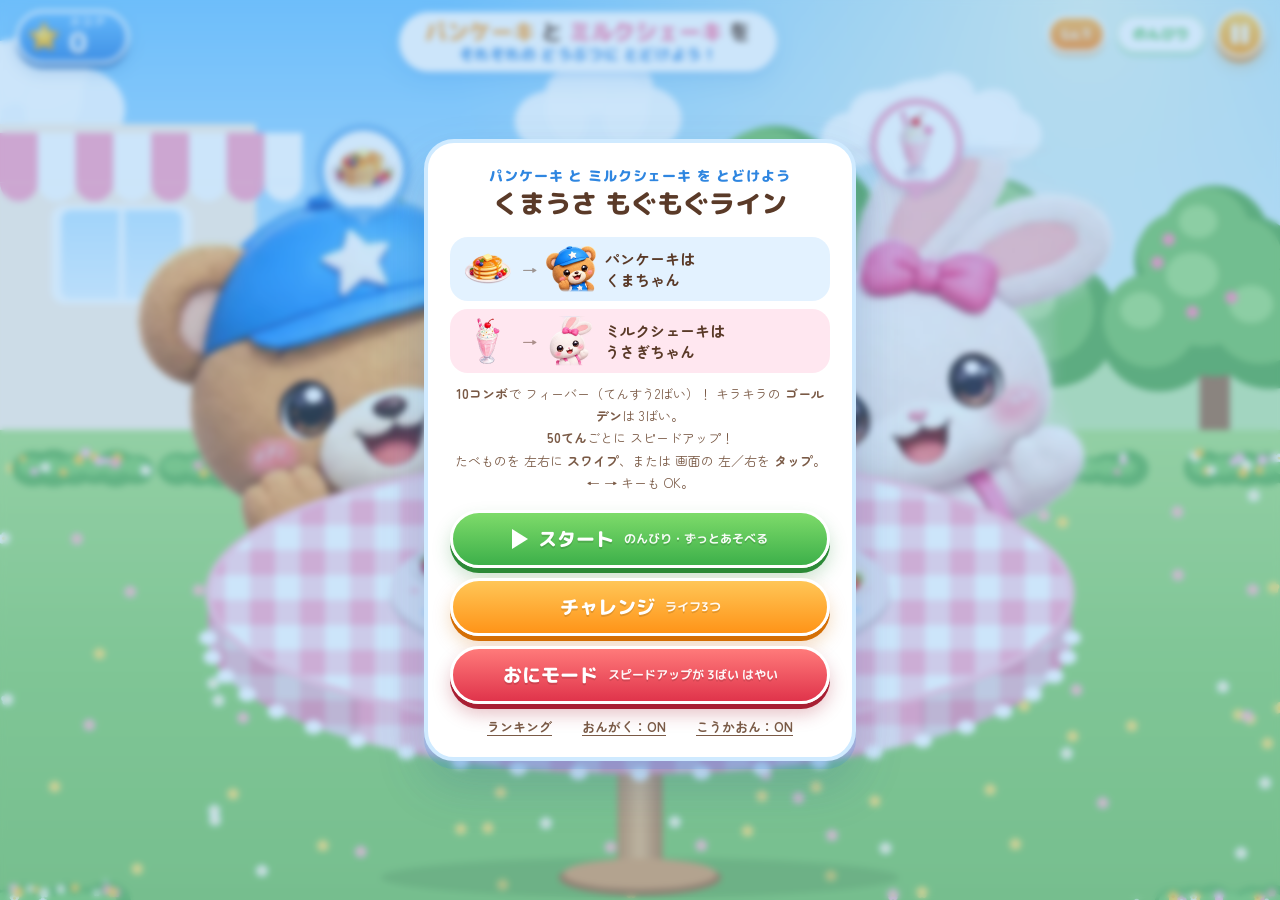
==== games/kumausa/index.html @ 0c38d5ae "Stop pausing on window blur Testers on phones saw the pause screen after every move. Some in-app mob" ====
<!doctype html>
<html lang="ja">
<head>
<meta charset="utf-8">
<meta name="viewport" content="width=device-width, initial-scale=1, viewport-fit=cover">
<title>くまうさ もぐもぐライン</title>
<link rel="preconnect" href="https://fonts.googleapis.com">
<link rel="preconnect" href="https://fonts.gstatic.com" crossorigin>
<link rel="stylesheet" href="https://fonts.googleapis.com/css2?family=M+PLUS+Rounded+1c:wght@700;800&family=Zen+Maru+Gothic:wght@500;700&display=swap">
<style>
/* Layout: full-screen canvas garden (belt across the top, animals in boxes on a wooden counter) under an HTML HUD. One bright pastel look on purpose. */
:root {
  --yellow: #FFD54A;
  --pink: #FF6FA0;
  --blue: #2F86E0;
  --green: #4EBE55;
  --orange: #FF9A1F;
  --brown: #5A3A28;
  --white: #FFFFFF;
  --display: "M PLUS Rounded 1c", "Hiragino Maru Gothic ProN", "Zen Maru Gothic", sans-serif;
  --body: "Zen Maru Gothic", "M PLUS Rounded 1c", "Hiragino Maru Gothic ProN", "Noto Sans JP", sans-serif;
  color-scheme: light;
}
html, body { height: 100%; }
[hidden] { display: none !important; }
body {
  margin: 0; overflow: hidden; background: #BFE6FF; color: var(--brown); font-family: var(--body);
  -webkit-user-select: none; user-select: none; -webkit-tap-highlight-color: transparent; touch-action: manipulation;
}
#stage { position: relative; height: 100%; overflow: hidden; }
#cv { display: block; width: 100%; height: 100%; touch-action: none; cursor: pointer; }

/* HUD */
.hud { position: absolute; inset: 0 0 auto 0; display: flex; align-items: flex-start; justify-content: space-between; gap: 10px; padding: 10px 16px; pointer-events: none; }
.hud-left { display: grid; gap: 6px; justify-items: start; }
.score-pill {
  display: flex; align-items: center; gap: 8px; padding: 4px 18px 4px 8px; border-radius: 999px;
  background: linear-gradient(#5DB8FF, #2A7FE0); border: 3px solid var(--white);
  box-shadow: 0 4px 0 #1C5FB0, 0 8px 16px rgba(28, 95, 176, .25); color: var(--white);
}
.score-pill svg { width: 34px; height: 34px; flex: none; filter: drop-shadow(0 2px 0 rgba(150, 90, 0, .35)); }
.score-pill .lbl { display: block; font: 800 11px/1 var(--display); letter-spacing: .12em; opacity: .95; }
.score-pill b { display: block; font: 800 28px/1.05 var(--display); font-variant-numeric: tabular-nums; text-shadow: 0 2px 0 #1C5FB0; min-width: 1.4em; }
.fever-chip {
  position: relative; overflow: hidden; font: 800 14px/1 var(--display); color: #fff; border: 2px solid var(--white);
  border-radius: 999px; padding: 6px 12px 8px; min-width: 9.5em; text-align: center;
  background: linear-gradient(90deg, #FF6FA0, #FFB347, #FFD54A, #7ED957, #5DB8FF, #B385F2); background-size: 200% 100%;
  box-shadow: 0 3px 0 #D9468A; animation: rainbow 1.2s linear infinite; text-shadow: 0 1px 0 rgba(0, 0, 0, .25);
}
.fever-chip i { position: absolute; left: 0; bottom: 0; height: 3px; background: #fff; border-radius: 3px; }
@keyframes rainbow { to { background-position: 200% 0; } }
@media (prefers-reduced-motion: reduce) { .fever-chip { animation: none; } }
.stats { font: 700 13px var(--body); color: #7A5A46; margin: -8px 0 14px; }
.combo-chip {
  font: 800 13px/1 var(--display); color: var(--brown); background: var(--yellow); border: 2px solid var(--white);
  border-radius: 999px; padding: 5px 10px; box-shadow: 0 3px 0 #E0A800;
}
.title-banner {
  position: relative; margin-top: 2px; background: var(--white); border-radius: 999px; padding: 6px 26px 8px; text-align: center;
  box-shadow: 0 4px 0 rgba(47, 134, 224, .18), 0 10px 22px rgba(47, 134, 224, .15); font-family: var(--display); font-weight: 800; line-height: 1.25;
}
.title-banner::before, .title-banner::after { content: ""; position: absolute; background: var(--white); border-radius: 50%; z-index: -1; }
.title-banner::before { width: 54px; height: 40px; left: 22px; top: -12px; }
.title-banner::after { width: 64px; height: 46px; right: 40px; top: -16px; }
.title-banner .l1 { font-size: 22px; color: var(--brown); }
.title-banner .l2 { font-size: 15px; color: var(--blue); letter-spacing: .04em; }
.o { color: var(--orange); }
.p { color: var(--pink); }
.hud-right { display: flex; align-items: center; gap: 10px; }
.lives-pill, .mode-pill {
  display: flex; align-items: center; gap: 4px; background: var(--white); border-radius: 999px; padding: 6px 12px;
  border: 3px solid #FFE1EC; box-shadow: 0 4px 0 rgba(255, 111, 160, .25);
}
.lives-pill svg { width: 28px; height: 26px; transition: transform .2s; }
.lives-pill svg.lost { transform: scale(.85); }
.lv-pill {
  font: 800 14px/1 var(--display); color: #fff; padding: 9px 12px; border-radius: 999px; border: 3px solid var(--white);
  background: linear-gradient(#FFB547, #FF8A1F); box-shadow: 0 4px 0 rgba(212, 111, 6, .35); font-variant-numeric: tabular-nums;
}
.lv-pill.up { animation: lvup .6s cubic-bezier(.2, 1.6, .4, 1); }
@keyframes lvup { 0% { transform: scale(1); } 40% { transform: scale(1.35); } 100% { transform: scale(1); } }
.mode-pill { font: 800 14px/1 var(--display); color: var(--green); padding: 9px 14px; border-color: #DDF3DE; box-shadow: 0 4px 0 rgba(78, 190, 85, .25); }
.round-btn {
  pointer-events: auto; width: 48px; height: 48px; border-radius: 50%; border: 3px solid var(--white); cursor: pointer; padding: 0;
  background: linear-gradient(#FFCF55, #FF9F1C); box-shadow: 0 4px 0 #D9770A, 0 8px 14px rgba(217, 119, 10, .3);
  display: grid; place-items: center;
}
.round-btn:active { transform: translateY(3px); box-shadow: 0 1px 0 #D9770A; }
.round-btn:focus-visible, .btn:focus-visible, .text-btn:focus-visible { outline: 3px solid var(--blue); outline-offset: 3px; }
@media (max-width: 759px) { .title-banner { display: none; } }
.lv-pill, .mode-pill, .lives-pill, .combo-chip, .fever-chip { white-space: nowrap; }
@media (max-width: 380px) {
  .hud { padding: 8px 10px; gap: 6px; }
  .hud-right { gap: 6px; }
  .lv-pill, .mode-pill { padding: 8px 9px; font-size: 13px; }
  .score-pill { padding-right: 12px; }
  .lives-pill { padding: 5px 8px; } .lives-pill svg { width: 22px; height: 20px; }
  .round-btn { width: 42px; height: 42px; }
}

/* message banner */
.banner {
  position: absolute; left: 50%; top: 36%; transform: translate(-50%, -50%); pointer-events: none;
  display: flex; align-items: center; gap: 8px; white-space: nowrap;
  background: var(--white); border-radius: 999px; padding: 10px 26px; font: 800 26px var(--display); color: var(--blue);
  box-shadow: 0 5px 0 rgba(47, 134, 224, .2), 0 14px 30px rgba(47, 134, 224, .2);
}
.banner svg { width: 30px; height: 30px; }
.banner.show { animation: pop 1.5s cubic-bezier(.2, 1.4, .4, 1) both; }
@keyframes pop {
  0% { opacity: 0; transform: translate(-50%, -50%) scale(.4); }
  18% { opacity: 1; transform: translate(-50%, -50%) scale(1); }
  80% { opacity: 1; transform: translate(-50%, -50%) scale(1); }
  100% { opacity: 0; transform: translate(-50%, -70%) scale(.95); }
}

/* overlays */
.overlay { position: absolute; inset: 0; display: grid; place-items: center; padding: 16px; background: rgba(110, 180, 240, .35); backdrop-filter: blur(3px); }
.card {
  width: 100%; max-width: 380px; background: var(--white); border-radius: 30px; border: 4px solid #CFEAFF;
  padding: 24px 22px 20px; text-align: center; box-shadow: 0 8px 0 rgba(47, 134, 224, .18), 0 24px 50px rgba(30, 80, 140, .2);
  max-height: calc(100% - 8px); overflow-y: auto;
}
.card h1, .card h2 { font-family: var(--display); font-weight: 800; margin: 0; line-height: 1.3; text-wrap: balance; }
.card h1 { font-size: 26px; }
.card h1 small { display: block; font-size: 14px; color: var(--blue); letter-spacing: .06em; margin-bottom: 2px; }
.card h2 { font-size: 24px; color: var(--blue); }
.rules { list-style: none; padding: 0; margin: 16px 0 10px; display: grid; gap: 8px; }
.rules li { display: flex; align-items: center; gap: 8px; border-radius: 18px; padding: 6px 12px; font: 700 15px var(--body); text-align: left; }
.rules li.bear { background: #E3F2FF; }
.rules li.rabbit { background: #FFE7F0; }
.rules .arrow { color: var(--brown); opacity: .5; font-weight: 800; }
.rules canvas { flex: none; width: 52px; height: 52px; }
.how { font-size: 13px; line-height: 1.7; margin: 0 0 16px; color: #7A5A46; }
.btns { display: grid; gap: 10px; }
.btn {
  border: 3px solid var(--white); cursor: pointer; border-radius: 999px; padding: 12px 20px; color: var(--white);
  font: 800 19px var(--display); display: flex; align-items: center; justify-content: center; gap: 10px; text-shadow: 0 2px 0 rgba(0, 0, 0, .12);
}
.btn small { font-size: 12px; font-weight: 700; opacity: .95; }
.btn.green { background: linear-gradient(#7EDB6A, #3DB04A); box-shadow: 0 5px 0 #2C8A37, 0 10px 18px rgba(44, 138, 55, .25); }
.btn.red { background: linear-gradient(#FF7A7A, #E0344B); box-shadow: 0 5px 0 #A81F33, 0 10px 18px rgba(168, 31, 51, .28); }
.lv-pill.oni { background: linear-gradient(#FF7A7A, #E0344B); box-shadow: 0 4px 0 rgba(168, 31, 51, .35); }
.btn.orange { background: linear-gradient(#FFC657, #FF9418); box-shadow: 0 5px 0 #D46F06, 0 10px 18px rgba(212, 111, 6, .25); }
.btn.blue { background: linear-gradient(#5DB8FF, #2A7FE0); box-shadow: 0 5px 0 #1C5FB0, 0 10px 18px rgba(28, 95, 176, .25); }
.btn:active { transform: translateY(4px); box-shadow: none; }
.tri { width: 0; height: 0; border-left: 16px solid var(--white); border-top: 10px solid transparent; border-bottom: 10px solid transparent; }
.toggles { display: flex; justify-content: center; gap: 18px; flex-wrap: wrap; }
.text-btn { margin-top: 12px; background: none; border: 0; cursor: pointer; font: 700 13px var(--body); color: #7A5A46; text-decoration: underline; text-underline-offset: 3px; }
.result { font: 800 18px var(--display); margin: 10px 0 4px; }
.result b { font-size: 44px; color: var(--orange); }
.best-line { font: 700 14px var(--body); color: #7A5A46; margin: 0 0 16px; }
.rank { list-style: none; padding: 0; margin: 8px 0 14px; display: grid; gap: 4px; text-align: left; }
.rank li { display: grid; grid-template-columns: 2.3em minmax(0, 1fr) auto; gap: 8px; align-items: center; padding: 5px 10px; border-radius: 12px; background: #F2F7FF; font: 700 14px var(--body); }
.rank li .no { font: 800 15px var(--display); color: #8AA2BD; text-align: center; }
.rank li:nth-child(1) .no { color: #E8A400; } .rank li:nth-child(2) .no { color: #9AA6B8; } .rank li:nth-child(3) .no { color: #C9814A; }
.rank li .nm { overflow: hidden; text-overflow: ellipsis; white-space: nowrap; }
.rank li .nm small { display: block; font: 500 11px var(--body); color: #9A7A66; }
.rank li .sc { font: 800 16px var(--display); color: var(--orange); font-variant-numeric: tabular-nums; }
.rank li.me { background: #FFF3C4; box-shadow: inset 0 0 0 2px #FFD54A; }
.rank-empty { font: 500 13px var(--body); color: #9A7A66; margin: 10px 0 14px; }
.rank-new { font: 800 16px var(--display); color: var(--pink); margin: 6px 0 4px; }
.tabs { display: flex; gap: 6px; justify-content: center; margin: 12px 0 2px; }
.tab { border: 0; border-radius: 999px; padding: 7px 16px; font: 800 13px var(--display); background: #EEF5FF; color: #5A7A9A; cursor: pointer; }
.tab[aria-selected="true"] { background: var(--blue); color: #fff; }
.tab:focus-visible { outline: 3px solid var(--orange); outline-offset: 2px; }
</style>
</head>
<body>

<div id="stage">
  <canvas id="cv" aria-label="ゲーム画面。回るテーブルの手前の食べ物を、左をタップでくまちゃん、右をタップでうさぎちゃんに滑らせて渡します。ドラッグでも渡せます"></canvas>

  <header class="hud">
    <div class="hud-left">
      <div class="score-pill">
        <svg viewBox="0 0 40 40" aria-hidden="true"><defs><linearGradient id="sg" x1="0" y1="0" x2="0" y2="1"><stop offset="0" stop-color="#FFF07A"/><stop offset="1" stop-color="#FFB800"/></linearGradient></defs><path d="M20 3.5l4.9 10.1 11.1 1.5-8.1 7.7 2 11-9.9-5.3-9.9 5.3 2-11-8.1-7.7 11.1-1.5z" fill="url(#sg)" stroke="#F09A00" stroke-width="2" stroke-linejoin="round"/><ellipse cx="15.5" cy="15" rx="3" ry="2" fill="#fff" opacity=".7"/></svg>
        <div><span class="lbl">スコア</span><b id="score">0</b></div>
      </div>
      <div class="combo-chip" id="combo" hidden></div>
      <div class="fever-chip" id="feverChip" hidden>フィーバー ×2<i id="feverBar"></i></div>
    </div>
    <div class="title-banner" aria-hidden="true">
      <div class="l1"><span class="o">パンケーキ</span> と <span class="p">ミルクシェーキ</span> を</div>
      <div class="l2">それぞれの どうぶつに とどけよう！</div>
    </div>
    <div class="hud-right">
      <div class="lives-pill" id="lives" hidden></div>
      <div class="lv-pill" id="lvPill" aria-label="スピードレベル">Lv.1</div>
      <div class="mode-pill" id="modePill">のんびり</div>
      <button class="round-btn" id="pauseBtn" type="button" aria-label="ポーズ">
        <svg width="20" height="22" viewBox="0 0 20 22" aria-hidden="true"><rect x="2" y="1" width="6" height="20" rx="3" fill="#fff"/><rect x="12" y="1" width="6" height="20" rx="3" fill="#fff"/></svg>
      </button>
    </div>
  </header>

  <div class="banner" id="banner" hidden>
    <svg viewBox="0 0 40 40" aria-hidden="true"><path d="M20 3.5l4.9 10.1 11.1 1.5-8.1 7.7 2 11-9.9-5.3-9.9 5.3 2-11-8.1-7.7 11.1-1.5z" fill="#FFD54A" stroke="#F09A00" stroke-width="2" stroke-linejoin="round"/></svg>
    <span id="bannerText">がんばろう！</span>
  </div>

  <div class="overlay" id="startOv">
    <div class="card">
      <h1><small>パンケーキ と ミルクシェーキ を とどけよう</small>くまうさ もぐもぐライン</h1>
      <ul class="rules">
        <li class="bear"><canvas data-icon="pancake" width="104" height="104"></canvas><span class="arrow">→</span><canvas data-icon="bear" width="104" height="104"></canvas><span>パンケーキは<br><b>くまちゃん</b></span></li>
        <li class="rabbit"><canvas data-icon="shake" width="104" height="104"></canvas><span class="arrow">→</span><canvas data-icon="rabbit" width="104" height="104"></canvas><span>ミルクシェーキは<br><b>うさぎちゃん</b></span></li>
      </ul>
      <p class="how"><b>10コンボ</b>で フィーバー（てんすう2ばい）！ キラキラの <b>ゴールデン</b>は 3ばい。<br><b>50てん</b>ごとに スピードアップ！<br>たべものを 左右に <b>スワイプ</b>、または 画面の 左／右を <b>タップ</b>。← → キーも OK。</p>
      <div class="btns">
        <button class="btn green" id="zenBtn" type="button"><span class="tri"></span>スタート <small>のんびり・ずっとあそべる</small></button>
        <button class="btn orange" id="chBtn" type="button">チャレンジ <small>ライフ3つ</small></button>
        <button class="btn red" id="oniBtn" type="button">おにモード <small>スピードアップが 3ばい はやい</small></button>
      </div>
      <div class="toggles"><button class="text-btn" id="rankBtn" type="button">ランキング</button><button class="text-btn" id="bgmBtn1" type="button">おんがく：ON</button><button class="text-btn" id="muteBtn1" type="button">こうかおん：ON</button></div>
    </div>
  </div>

  <div class="overlay" id="pauseOv" hidden>
    <div class="card">
      <h2>ひとやすみ</h2>
      <p class="best-line" id="pauseBest"></p>
      <div class="btns">
        <button class="btn green" id="resumeBtn" type="button"><span class="tri"></span>つづける</button>
        <button class="btn blue" id="menuBtn" type="button">おしまいにする（けっかを見る）</button>
      </div>
      <div class="toggles"><button class="text-btn" id="bgmBtn2" type="button">おんがく：ON</button><button class="text-btn" id="muteBtn2" type="button">こうかおん：ON</button></div>
    </div>
  </div>

  <div class="overlay" id="overOv" hidden>
    <div class="card">
      <h2>おなかいっぱい！</h2>
      <p class="result"><b id="finalScore">0</b> てん！</p>
      <p class="stats" id="overStats"></p>
      <p class="best-line" id="overBest"></p>
      <p class="rank-new" id="rankNew" hidden></p>
      <ol class="rank" id="overRank"></ol>
      <div class="btns">
        <button class="btn orange" id="againBtn" type="button">もういちど</button>
        <button class="btn green" id="zenBtn2" type="button"><span class="tri"></span>のんびりモードで あそぶ</button>
      </div>
      <button class="text-btn" id="overMenuBtn" type="button">さいしょの画面へ</button>
    </div>
  </div>

  <div class="overlay" id="rankOv" hidden>
    <div class="card">
      <h2>ランキング トップ10</h2>
      <div class="tabs" role="tablist">
        <button class="tab" id="tabZen" role="tab" type="button" aria-selected="true">のんびり</button>
        <button class="tab" id="tabCh" role="tab" type="button" aria-selected="false">チャレンジ</button>
        <button class="tab" id="tabOni" role="tab" type="button" aria-selected="false">おに</button>
      </div>
      <ol class="rank" id="rankList"></ol>
      <p class="rank-empty" id="rankEmpty" hidden>まだ きろくが ないよ。あそんで ランキングに のろう！</p>
      <div class="btns"><button class="btn blue" id="rankClose" type="button">とじる</button></div>
      <p class="rank-empty">きろくは この たんまつの ブラウザに ほぞんされます。</p>
    </div>
  </div>
</div>

<script>
(() => {
  'use strict';
  const TAU = Math.PI * 2;
  const cv = document.getElementById('cv');
  const ctx = cv.getContext('2d');
  const bgc = document.createElement('canvas');
  const bctx = bgc.getContext('2d');
  const $ = id => document.getElementById(id);
  const reduceMotion = matchMedia('(prefers-reduced-motion: reduce)').matches;
  const store = {
    get(k, d) { try { const v = localStorage.getItem(k); return v === null ? d : JSON.parse(v); } catch (e) { return d; } },
    set(k, v) { try { localStorage.setItem(k, JSON.stringify(v)); } catch (e) {} }
  };
  const clamp = (v, a, b) => Math.max(a, Math.min(b, v));
  const pick = a => a[Math.floor(Math.random() * a.length)];

  // ---------------- drawing primitives ----------------
  function E(c, x, y, rx, ry, fill, rot = 0) { c.beginPath(); c.ellipse(x, y, Math.max(rx, .1), Math.max(ry, .1), rot, 0, TAU); c.fillStyle = fill; c.fill(); }
  function RR(c, x, y, w, h, r) { c.beginPath(); c.roundRect(x, y, Math.max(w, .1), Math.max(h, .1), Math.max(0, Math.min(r, w / 2, h / 2))); }
  function lin(c, x0, y0, x1, y1, stops) { const g = c.createLinearGradient(x0, y0, x1, y1); stops.forEach((s, i) => g.addColorStop(i / (stops.length - 1), s)); return g; }
  function rad(c, x0, y0, r0, x1, y1, r1, stops) { const g = c.createRadialGradient(x0, y0, Math.max(r0, 0), x1, y1, Math.max(r1, .1)); stops.forEach((s, i) => g.addColorStop(i / (stops.length - 1), s)); return g; }
  function star5(c, x, y, R, fill, stroke, lw) {
    c.beginPath();
    for (let i = 0; i < 10; i++) { const a = -Math.PI / 2 + i * Math.PI / 5, rr = i % 2 ? R * .48 : R; c.lineTo(x + Math.cos(a) * rr, y + Math.sin(a) * rr); }
    c.closePath();
    if (stroke) { c.lineJoin = 'round'; c.lineWidth = lw; c.strokeStyle = stroke; c.stroke(); }
    c.fillStyle = fill; c.fill();
  }
  function sparkle(c, x, y, s, fill) {
    c.beginPath(); c.moveTo(x, y - s);
    c.quadraticCurveTo(x, y, x + s, y); c.quadraticCurveTo(x, y, x, y + s);
    c.quadraticCurveTo(x, y, x - s, y); c.quadraticCurveTo(x, y, x, y - s);
    c.fillStyle = fill; c.fill();
  }
  function heart(c, x, y, s, fill) {
    c.beginPath(); c.moveTo(x, y + s * .38);
    c.bezierCurveTo(x - s * .62, y - s * .05, x - s * .32, y - s * .62, x, y - s * .2);
    c.bezierCurveTo(x + s * .32, y - s * .62, x + s * .62, y - s * .05, x, y + s * .38);
    c.fillStyle = fill; c.fill();
    E(c, x - s * .2, y - s * .2, s * .09, s * .06, 'rgba(255,255,255,.7)', -.6);
  }
  function flower(c, x, y, s, petal, center) {
    for (let i = 0; i < 5; i++) { const a = i * TAU / 5 - Math.PI / 2; E(c, x + Math.cos(a) * s * .55, y + Math.sin(a) * s * .55, s * .42, s * .42, petal); }
    E(c, x, y, s * .3, s * .3, center);
  }
  function rng(seed) { return () => { seed |= 0; seed = seed + 0x6D2B79F5 | 0; let t = Math.imul(seed ^ seed >>> 15, 1 | seed); t = t + Math.imul(t ^ t >>> 7, 61 | t) ^ t; return ((t ^ t >>> 14) >>> 0) / 4294967296; }; }

  // ---------------- sprites (illustrations supplied by the user) ----------------
  const SPR_SRC = {"bear_idle": "[data-uri]", "bear_eat": "[data-uri]", "bear_sad": "[data-uri]", "rabbit_idle": "[data-uri]", "rabbit_eat": "[data-uri]", "rabbit_sad": "[data-uri]", "pancake": "[data-uri]", "shake": "[data-uri]"};
  // horizontal centre of each character's body, as a fraction of sprite width (keeps poses from jumping)
  const ANCHOR = {"bear_idle": 0.547, "bear_eat": 0.497, "bear_sad": 0.436, "rabbit_idle": 0.45, "rabbit_eat": 0.509, "rabbit_sad": 0.444, "pancake": 0.494, "shake": 0.453};
  const SPR = {};
  const sprReady = Promise.all(Object.entries(SPR_SRC).map(([k, src]) => new Promise(res => {
    const im = new Image(); im.onload = im.onerror = () => res(); im.src = src; SPR[k] = im;
  })));
  const ok = im => im && (im.complete || im.getContext) && im.naturalWidth > 0;
  const FOOD_W = 393;
  // food sits with its base at y + .45 * s; both foods share one scale so their sizes stay true to the art
  function drawFood(c, type, x, y, s) {
    const im = SPR[type]; if (!ok(im)) return;
    const k = s * 1.3 / FOOD_W, w = im.naturalWidth * k, h = im.naturalHeight * k;
    c.drawImage(im, x - w / 2, y + .45 * s - h, w, h);
  }
  function drawFit(c, im, x, y, s) {
    if (!ok(im)) return;
    const k = s / Math.max(im.naturalWidth, im.naturalHeight), w = im.naturalWidth * k, h = im.naturalHeight * k;
    c.drawImage(im, x - w / 2, y - h / 2, w, h);
  }
  const drawFoodIcon = (c, type, x, y, s) => drawFit(c, SPR[type], x, y, s);
  // golden versions of the food sprites for the rare bonus items
  function makeGoldSprites() {
    for (const k of ['pancake', 'shake']) {
      const im = SPR[k]; if (!ok(im)) continue;
      const c = document.createElement('canvas'); c.width = im.naturalWidth; c.height = im.naturalHeight;
      const g = c.getContext('2d'); g.drawImage(im, 0, 0);
      g.globalCompositeOperation = 'source-atop';
      const gr = g.createLinearGradient(0, 0, c.width, c.height);
      gr.addColorStop(0, 'rgba(255,236,120,.55)'); gr.addColorStop(.5, 'rgba(255,190,40,.42)'); gr.addColorStop(1, 'rgba(255,236,120,.55)');
      g.fillStyle = gr; g.fillRect(0, 0, c.width, c.height);
      c.naturalWidth = c.width; c.naturalHeight = c.height;
      SPR[k + '_gold'] = c;
    }
  }

  const BOX = {
    bear:   { hi: '#8FD0FF', lo: '#3A8EE6', rim: '#C2E6FF', rimLo: '#68B2F2', inside: '#2C6DB5', edge: '#2669B8', paw: '#B87A44', pad: '#F2C9A5', pawEdge: '#8A552C', shoulder: '#C68B55' },
    rabbit: { hi: '#FFC6DB', lo: '#F27BA8', rim: '#FFE0EB', rimLo: '#F8A0C2', inside: '#C9557F', edge: '#D45A88', paw: '#FFFFFF', pad: '#FFC9DA', pawEdge: '#E5C1D0', shoulder: '#F7EAF0' }
  };
  function drawBubble(c, x, y, text, color) {
    const fs = clamp(L.r * .3, 13, 22);
    c.font = `800 ${fs}px "M PLUS Rounded 1c", sans-serif`;
    const tw = c.measureText(text).width, w = tw + fs * 1.5, h = fs * 2;
    const bx = clamp(x, w / 2 + 8, W - w / 2 - 8);
    c.save();
    c.shadowColor = 'rgba(60,60,120,.18)'; c.shadowBlur = 10; c.shadowOffsetY = 3;
    RR(c, bx - w / 2, y - h / 2, w, h, h / 2); c.fillStyle = '#FFFFFF'; c.fill();
    c.beginPath(); c.moveTo(x - fs * .35, y + h / 2 - 2); c.lineTo(x, y + h / 2 + fs * .55); c.lineTo(x + fs * .35, y + h / 2 - 2); c.fill();
    c.restore();
    c.fillStyle = color; c.textAlign = 'center'; c.textBaseline = 'middle'; c.fillText(text, bx, y + 1);
  }

  // ---------------- state ----------------
  let W = 0, H = 0, L = {}, dpr = 1;
  let slots = [], fx = [], parts = [], pops = [];
  let mode = 'zen', playing = false, paused = false, score = 0, combo = 0, lives = 3;
  let eaten = 0, maxCombo = 0, fever = 0, level = 1, boost = 0;   // boost = level-up effect timer   // fever = seconds of bonus time left
  const FEVER_EVERY = 10, FEVER_TIME = 5;
  let muted = store.get('kumausa-muted', false);
  let bgmOn = store.get('kumausa-bgm', true);
  let spin = 0, spawnT = 0, lastT = 0, clock = 0, drag = null;
  const animals = {
    bear:   { kind: 'bear',   food: 'pancake', dir: 1,  mood: 'idle', moodT: 0, hold: null, belly: 0, party: 0, blinkT: 2, bubble: null },
    rabbit: { kind: 'rabbit', food: 'shake',   dir: -1, mood: 'idle', moodT: 0, hold: null, belly: 0, party: 0, blinkT: 3.3, bubble: null }
  };
  const hard = () => mode !== 'zen';   // challenge and oni both use lives
  const modeTag = m => m === 'zen' ? 'zen' : m === 'oni' ? 'oni' : 'ch';
  const bestKey = () => 'kumausa-best-' + modeTag(mode);

  // ---------------- layout ----------------
  function layout() {
    dpr = Math.min(window.devicePixelRatio || 1, 2);
    W = cv.clientWidth; H = cv.clientHeight;
    cv.width = bgc.width = Math.round(W * dpr); cv.height = bgc.height = Math.round(H * dpr);
    ctx.setTransform(dpr, 0, 0, dpr, 0, 0); bctx.setTransform(dpr, 0, 0, dpr, 0, 0);
    const k = clamp(Math.min(W / 7.2, H / 10), 34, 110);
    const hudH = W >= 760 ? 92 : 72;
    const r = .95 * k;
    const rx = Math.max(2.4 * k, Math.min(W / 2 - 12, 4.8 * k));
    const tableY = hudH + (H - hudH) * .62;
    const ry = Math.max(.9 * k, Math.min(rx * (W < H ? .55 : .42), H - tableY - 1.9 * k));
    // Portrait phones are width-limited, so size the food from the table width instead of k
    // (about 1.6x larger than before on a 390px phone) and widen the turntable ring to fit it.
    const portrait = W < H;
    const ringR = portrait ? .5 : .42;
    const s = portrait ? clamp(rx * .44, 28, 100) : clamp(Math.min(.95 * k, rx * .38), 28, 100);
    const ringAvg = Math.sqrt(((rx * ringR) ** 2 + (ry * ringR) ** 2) / 2);
    const n = clamp(Math.floor(TAU * ringAvg / (s * 1.15)), 5, 10);
    // characters sit behind the far side of the table; the table top hides their lower half
    const sprScale = Math.min((W / 2 - 6) / 380, (tableY - hudH - 40) / 400, rx / 345);
    const off = Math.min(rx * .64, W / 2 - 190 * sprScale - 4);
    const baseY = tableY - ry + 95 * sprScale;   // hide roughly the bottom quarter behind the table
    L = {
      k, r, s, rx, ry, hudH, ringR, ttR: ringR + .16, n, cx: W / 2, tableY, sprScale, baseY,
      groundY: Math.min(H - .25 * k, tableY + ry + 2 * k),
      headY: baseY - 230 * sprScale,
      matY: tableY + ry * .18,
      horizon: tableY - Math.max(ry, 1.2 * k) - .3 * k
    };
    animals.bear.x = L.cx - off; animals.rabbit.x = L.cx + off;
    animals.bear.matX = L.cx - rx * .76; animals.rabbit.matX = L.cx + rx * .76;
    L.signX = L.cx - rx - 1.2 * k;
    L.signs = L.signX - 1.05 * k > .1 * k;
    if (slots.length !== n) {
      const keep = slots.filter(Boolean).slice(0, n - 1);
      slots = Array.from({ length: n }, (_, i) => keep[i] || null);
    }
    buildBg();
  }

  // ---------------- background ----------------
  function tree(c, x, base, h, rnd) {
    c.fillStyle = '#9A6A43'; RR(c, x - h * .06, base - h * .5, h * .12, h * .5, h * .04); c.fill();
    const blobs = [[0, -.62, .3], [-.22, -.5, .24], [.22, -.52, .25], [0, -.86, .22], [-.12, -.78, .2], [.14, -.76, .2]];
    blobs.forEach(([bx, by, br]) => E(c, x + bx * h, base + by * h, br * h, br * h, '#55A845'));
    blobs.forEach(([bx, by, br]) => E(c, x + bx * h - br * h * .15, base + by * h - br * h * .18, br * h * .78, br * h * .78, '#76C35C'));
    blobs.slice(0, 4).forEach(([bx, by, br]) => E(c, x + bx * h - br * h * .3, base + by * h - br * h * .35, br * h * .35, br * h * .3, 'rgba(190,240,150,.55)'));
    if (rnd() < .6) for (let i = 0; i < 4; i++) E(c, x + (rnd() - .5) * h * .5, base - h * (.5 + rnd() * .4), h * .025, h * .025, '#FF8FB1');
  }
  function bush(c, x, y, w, rnd) {
    const n = Math.max(3, Math.round(w / 20));
    for (let i = 0; i < n; i++) { const bx = x - w / 2 + (i + .5) * w / n, rr = w / n * (.8 + rnd() * .4); E(c, bx, y - rr * .3, rr, rr * .85, '#5DB24A'); }
    for (let i = 0; i < n; i++) { const bx = x - w / 2 + (i + .5) * w / n, rr = w / n * .6; E(c, bx - rr * .2, y - rr * .7, rr, rr * .7, '#7CCB60'); }
    const cols = [['#FF9EC4', '#FFE36E'], ['#FFFFFF', '#FFD54A'], ['#FFD54A', '#FF9A1F'], ['#FFB8D6', '#FFFFFF']];
    for (let i = 0; i < n * 2; i++) { const [p, cc] = cols[Math.floor(rnd() * cols.length)]; const fx = x - w / 2 + rnd() * w, fy = y - rnd() * w / n * 1.1; flower(c, fx, fy, w / n * (.18 + rnd() * .12), p, cc); }
  }
  function buildBg() {
    const c = bctx, k = L.k, rnd = rng(7);
    c.clearRect(0, 0, W, H);
    c.fillStyle = lin(c, 0, 0, 0, L.horizon, ['#6EC3FF', '#A9DCFF', '#DDF2FF']); c.fillRect(0, 0, W, L.horizon + 2);
    c.fillStyle = rad(c, W * .85, 0, 0, W * .85, 0, W * .5, ['rgba(255,255,230,.8)', 'rgba(255,255,230,0)']); c.fillRect(0, 0, W, L.horizon);
    const cloud = (x, y, s) => { [[0, 0, 1], [-.9, .25, .7], [.9, .2, .75], [.4, -.4, .7], [-.4, -.3, .6]].forEach(([dx, dy, rr]) => E(c, x + dx * s, y + dy * s, rr * s, rr * s * .85, 'rgba(255,255,255,.92)')); };
    for (let i = 0; i < Math.max(3, W / 260); i++) cloud(rnd() * W, L.hudH + rnd() * Math.max(10, L.horizon - L.hudH - 3 * k), k * (.35 + rnd() * .4));
    c.fillStyle = '#BFE7A6';
    for (let x = -k; x < W + 2 * k; x += 2.6 * k) { c.beginPath(); c.ellipse(x, L.horizon, 2 * k, 1.1 * k, 0, Math.PI, TAU); c.fill(); }
    if (W >= 700) {
      const bwid = Math.min(3 * k, W * .2), top = L.horizon - 3.4 * k;
      c.fillStyle = '#FFF1E2'; c.fillRect(0, top, bwid, L.horizon - top);
      RR(c, bwid * .2, top + .9 * k, bwid * .55, 1.1 * k, .15 * k); c.fillStyle = '#FFFFFF'; c.fill();
      RR(c, bwid * .24, top + .96 * k, bwid * .47, .98 * k, .1 * k); c.fillStyle = lin(c, 0, top + k, 0, top + 2 * k, ['#BFE6FF', '#E6F5FF']); c.fill();
      c.fillStyle = '#FFFFFF'; c.fillRect(bwid * .465, top + .96 * k, .06 * k, .98 * k);
      const aw = top + .1 * k, ah = .55 * k, sw = .42 * k;
      for (let x = 0, i = 0; x < bwid + sw; x += sw, i++) {
        c.fillStyle = i % 2 ? '#FFFFFF' : '#FF9EC0'; c.fillRect(x, aw, sw, ah);
        c.beginPath(); c.arc(x + sw / 2, aw + ah, sw / 2, 0, Math.PI); c.fill();
      }
    }
    for (let x = W >= 700 ? Math.min(3 * k, W * .2) + 1.2 * k : .6 * k; x < W + k; x += 2.1 * k + rnd() * k) tree(c, x, L.horizon + .3 * k, k * (2.4 + rnd() * 1.1), rnd);
    c.fillStyle = lin(c, 0, L.horizon, 0, H, ['#A7DE7C', '#8ACF66', '#7CC45A']); c.fillRect(0, L.horizon, W, H - L.horizon);
    for (let i = 0; i < W / 12; i++) { const fx_ = rnd() * W, fy = L.horizon + .3 * k + rnd() * (H - L.horizon); flower(c, fx_, fy, k * .07, ['#FFFFFF', '#FFB8D6', '#FFE36E'][Math.floor(rnd() * 3)], '#FFD54A'); }
    for (let x = 0; x < W; x += 2.3 * k) bush(c, x + rnd() * k, L.horizon + .5 * k, k * (1.2 + rnd() * .6), rnd);
    if (L.signs) { drawSign(c, L.signX, 'bear'); drawSign(c, W - L.signX, 'rabbit'); }
    bush(c, .3 * k, H + .1 * k, 2 * k, rnd);
    bush(c, W - .3 * k, H + .1 * k, 2 * k, rnd);
  }
  function drawSign(c, x, kind) {
    const k = L.k, w = 2 * k, h = 2.25 * k, bottom = L.groundY, top = bottom - h - .3 * k;
    c.strokeStyle = '#B47A42'; c.lineWidth = .14 * k; c.lineCap = 'round';
    c.beginPath(); c.moveTo(x - w * .3, top + h * .5); c.lineTo(x - w * .4, bottom); c.moveTo(x + w * .3, top + h * .5); c.lineTo(x + w * .4, bottom); c.stroke();
    c.save(); c.translate(x, top + h / 2); c.rotate(kind === 'bear' ? -.04 : .04);
    c.shadowColor = 'rgba(90,50,20,.25)'; c.shadowBlur = 8; c.shadowOffsetY = 4;
    RR(c, -w / 2, -h / 2, w, h, .14 * k); c.fillStyle = lin(c, 0, -h / 2, 0, h / 2, ['#E6A964', '#C98A4B']); c.fill();
    c.shadowColor = 'transparent';
    RR(c, -w / 2 + .13 * k, -h / 2 + .13 * k, w - .26 * k, h - .26 * k, .08 * k); c.fillStyle = '#FFF8EA'; c.fill();
    const fs1 = .25 * k, fs2 = .33 * k;
    c.textAlign = 'center'; c.textBaseline = 'middle';
    c.font = `800 ${fs1}px "M PLUS Rounded 1c", sans-serif`; c.fillStyle = '#7A4A2A';
    c.fillText(kind === 'bear' ? 'くまちゃんは' : 'うさぎちゃんは', 0, -h / 2 + .45 * k);
    c.font = `800 ${kind === 'bear' ? fs2 : fs2 * .72}px "M PLUS Rounded 1c", sans-serif`;
    c.lineWidth = .08 * k; c.strokeStyle = '#FFFFFF'; c.lineJoin = 'round';
    const word = kind === 'bear' ? 'パンケーキ' : 'ミルクシェーキ';
    c.strokeText(word, 0, -h / 2 + .85 * k); c.fillStyle = kind === 'bear' ? '#FF8A1F' : '#FF5D93'; c.fillText(word, 0, -h / 2 + .85 * k);
    drawFoodIcon(c, kind === 'bear' ? 'pancake' : 'shake', 0, .2 * k, .85 * k);
    const g = kind === 'bear' ? 1 : -1, ex = g * .62 * k, ey = .66 * k;
    c.strokeStyle = kind === 'bear' ? '#4CA6F4' : '#FF7FAA'; c.lineWidth = .08 * k; c.lineCap = 'round'; c.lineJoin = 'round';
    c.beginPath(); c.moveTo(-g * .6 * k, .7 * k); c.quadraticCurveTo(0, 1.02 * k, ex, ey); c.stroke();
    c.beginPath(); c.moveTo(ex - g * .22 * k, ey - .02 * k); c.lineTo(ex, ey); c.lineTo(ex - g * .08 * k, ey + .2 * k); c.stroke();
    sparkle(c, w * .32, -h * .1, .1 * k, '#FFD54A'); sparkle(c, -w * .34, h * .05, .07 * k, '#FFD54A');
    c.restore();
  }

  // ---------------- table ----------------
  let gingham = null;
  function makeGingham() {
    const t = Math.round(clamp(L.k * .28, 10, 26)), p = document.createElement('canvas'); p.width = p.height = t * 2;
    const g = p.getContext('2d');
    g.fillStyle = '#FFFFFF'; g.fillRect(0, 0, t * 2, t * 2);
    g.fillStyle = 'rgba(255,111,160,.28)'; g.fillRect(0, 0, t, t * 2); g.fillRect(0, 0, t * 2, t);
    g.fillStyle = 'rgba(255,111,160,.22)'; g.fillRect(0, 0, t, t);
    gingham = ctx.createPattern(p, 'repeat');
  }
  function drawTableBase(c) {
    const k = L.k, cx = L.cx;
    E(c, cx, L.groundY, L.rx * .6, .22 * k, 'rgba(50,100,30,.22)');
    c.fillStyle = lin(c, cx - .3 * k, 0, cx + .3 * k, 0, ['#B5763D', '#E8B577', '#A26532']);
    c.fillRect(cx - .25 * k, L.tableY + L.ry * .5, .5 * k, L.groundY - L.tableY - L.ry * .5);
    E(c, cx, L.groundY, .9 * k, .2 * k, '#A26532'); E(c, cx, L.groundY - .04 * k, .85 * k, .17 * k, '#D99A5B');
  }
  function drawTableTop(c) {
    const k = L.k, cx = L.cx, cy = L.tableY, rx = L.rx, ry = L.ry, sk = .5 * k;
    // skirt
    c.beginPath(); c.ellipse(cx, cy, rx, ry, 0, 0, Math.PI); c.lineTo(cx - rx, cy + sk); c.ellipse(cx, cy + sk, rx, ry, 0, Math.PI, 0, true); c.closePath();
    c.fillStyle = gingham; c.fill(); c.fillStyle = 'rgba(200,60,110,.12)'; c.fill();
    c.fillStyle = 'rgba(0,0,0,.08)'; c.save(); c.clip(); c.fillRect(cx - rx, cy, rx * .35, ry + sk); c.fillRect(cx + rx * .65, cy, rx * .35, ry + sk); c.restore();
    for (let t = 0; t <= Math.PI + .001; t += Math.PI / 22) E(c, cx + Math.cos(t) * rx, cy + sk + Math.sin(t) * ry, .1 * k, .08 * k, '#FFFFFF');
    // top
    c.beginPath(); c.ellipse(cx, cy, rx, ry, 0, 0, TAU); c.fillStyle = gingham; c.fill();
    c.lineWidth = .06 * k; c.strokeStyle = '#FFC2D6'; c.stroke();
    // lazy susan
    const dy = -.04 * k, drx = rx * L.ttR, dry = ry * L.ttR;
    E(c, cx, cy + dy + .07 * k, drx, dry, '#D9C2CC');
    E(c, cx, cy + dy, drx, dry, rad(c, cx - drx * .3, cy - dry * .4, 0, cx, cy, drx, ['#FFFFFF', '#FFF7FA', '#F6E6EE']));
    for (let j = 0; j < 20; j++) {
      const a = spin + j * TAU / 20;
      E(c, cx + Math.cos(a) * drx * .9, cy + dy + Math.sin(a) * dry * .9, .05 * k, .035 * k, j % 2 ? '#FFC2D6' : '#BFE3FF');
    }
  }
  function drawVase(c) {
    const k = L.k, x = L.cx, y = L.tableY - .1 * k;
    E(c, x, y + .05 * k, .3 * k, .09 * k, 'rgba(120,80,100,.2)');
    c.beginPath(); c.moveTo(x - .14 * k, y - .55 * k); c.quadraticCurveTo(x - .32 * k, y - .2 * k, x - .2 * k, y); c.lineTo(x + .2 * k, y); c.quadraticCurveTo(x + .32 * k, y - .2 * k, x + .14 * k, y - .55 * k); c.closePath();
    c.fillStyle = lin(c, x - .3 * k, 0, x + .3 * k, 0, ['#9ED6FF', '#D8F0FF', '#7CC4FF']); c.fill();
    c.strokeStyle = '#4CA6F4'; c.lineWidth = .03 * k; c.stroke();
    c.strokeStyle = '#5E9B3A'; c.lineWidth = .04 * k;
    [[-.25, -1], [0, -1.15], [.25, -1]].forEach(([dx, dy]) => { c.beginPath(); c.moveTo(x, y - .5 * k); c.quadraticCurveTo(x + dx * k * .5, y - .8 * k, x + dx * k, y + dy * k); c.stroke(); });
    flower(c, x - .25 * k, y - 1 * k, .14 * k, '#FF9EC4', '#FFD54A');
    flower(c, x, y - 1.15 * k, .16 * k, '#FFFFFF', '#FFD54A');
    flower(c, x + .25 * k, y - 1 * k, .14 * k, '#FFD54A', '#FF9A1F');
  }

  // ---------------- sound ----------------
  let ac = null;
  function getAC() {
    if (!ac) { try { ac = new (window.AudioContext || window.webkitAudioContext)(); } catch (e) { return null; } }
    if (ac.state === 'suspended') ac.resume();
    return ac;
  }
  function audio() { return muted ? null : getAC(); }
  function tone(freq, start, dur, type = 'sine', vol = .12) {
    const a = audio(); if (!a) return;
    const o = a.createOscillator(), g = a.createGain(), t0 = a.currentTime + start;
    o.type = type; o.frequency.setValueAtTime(freq, t0);
    g.gain.setValueAtTime(.0001, t0); g.gain.exponentialRampToValueAtTime(vol, t0 + .015); g.gain.exponentialRampToValueAtTime(.0001, t0 + dur);
    o.connect(g).connect(a.destination); o.start(t0); o.stop(t0 + dur + .02);
  }

  // ---------------- BGM (generated, loops 8 bars: C Am F G C Am Dm G) ----------------
  const NOTE = n => { const m = /^([A-G])(#?)(\d)$/.exec(n); return 440 * Math.pow(2, ((+m[3] + 1) * 12 + 'C D EF G A B'.indexOf(m[1]) + (m[2] ? 1 : 0) - 69) / 12); };
  const MELODY = [
    'E5', '', 'G5', '', 'C6', '', 'G5', '',      'A5', '', 'G5', 'E5', '', 'C5', '', '',
    'F5', '', 'A5', '', 'C6', '', 'A5', 'G5',    'G5', '', '', 'D5', 'E5', 'F5', 'G5', '',
    'E5', 'G5', 'C6', '', 'B5', 'C6', 'D6', '',  'C6', '', 'A5', '', 'E5', '', 'G5', '',
    'F5', '', 'E5', '', 'D5', '', 'F5', '',      'E5', '', 'D5', '', 'G4', '', '', ''
  ];
  const CHORDS = [['C3', 'E4', 'G4', 'C5'], ['A2', 'C4', 'E4', 'A4'], ['F2', 'A4', 'C5', 'F4'], ['G2', 'B4', 'D5', 'G4'],
                  ['C3', 'E4', 'G4', 'C5'], ['A2', 'C4', 'E4', 'A4'], ['D3', 'F4', 'A4', 'D5'], ['G2', 'B4', 'D5', 'F4']];
  const bgm = { gain: null, timer: 0, step: 0, next: 0, noise: null };
  function bgmVoice(freq, t, dur, type, vol, dest) {
    const o = ac.createOscillator(), g = ac.createGain();
    o.type = type; o.frequency.setValueAtTime(freq, t);
    g.gain.setValueAtTime(.0001, t); g.gain.exponentialRampToValueAtTime(vol, t + .012); g.gain.exponentialRampToValueAtTime(.0001, t + dur);
    o.connect(g).connect(dest); o.start(t); o.stop(t + dur + .05);
  }
  function bgmShaker(t, vol) {
    const src = ac.createBufferSource(), g = ac.createGain(), f = ac.createBiquadFilter();
    src.buffer = bgm.noise; f.type = 'highpass'; f.frequency.value = 7000;
    g.gain.setValueAtTime(vol, t); g.gain.exponentialRampToValueAtTime(.0001, t + .05);
    src.connect(f).connect(g).connect(bgm.gain); src.start(t); src.stop(t + .06);
  }
  function bgmSchedule() {
    const eighth = 60 / ((mode === 'oni' ? 132 : hard() ? 124 : 112) * (fever > 0 ? 1.25 : 1)) / 2;
    while (bgm.next < ac.currentTime + .15) {
      const t = bgm.next, i = bgm.step % 64, bar = Math.floor(i / 8), beat = i % 8, ch = CHORDS[bar];
      const m = MELODY[i];
      if (m) { bgmVoice(NOTE(m), t, .32, 'triangle', .22, bgm.gain); bgmVoice(NOTE(m) * 2, t, .18, 'sine', .05, bgm.gain); }
      if (beat === 0 || beat === 4) bgmVoice(NOTE(ch[0]), t, eighth * 3, 'sine', .3, bgm.gain);
      if (beat === 2 || beat === 6) ch.slice(1).forEach(n => bgmVoice(NOTE(n), t, .16, 'triangle', .06, bgm.gain));
      bgmShaker(t, beat % 2 ? .05 : .09);
      if (fever > 0 && m) bgmVoice(NOTE(m) * 4, t, .12, 'sine', .04, bgm.gain);
      bgm.step++; bgm.next += eighth;
    }
  }
  function bgmStart() {
    if (!bgmOn || bgm.timer || !getAC()) return;
    if (!bgm.gain) {
      bgm.gain = ac.createGain(); bgm.gain.gain.value = .32;
      const lp = ac.createBiquadFilter(); lp.type = 'lowpass'; lp.frequency.value = 5200;
      bgm.gain.connect(lp).connect(ac.destination);
      bgm.noise = ac.createBuffer(1, ac.sampleRate * .1, ac.sampleRate);
      const d = bgm.noise.getChannelData(0); for (let i = 0; i < d.length; i++) d[i] = Math.random() * 2 - 1;
    }
    bgm.next = ac.currentTime + .08;
    bgmSchedule(); bgm.timer = setInterval(bgmSchedule, 30);
  }
  function bgmStop() { clearInterval(bgm.timer); bgm.timer = 0; }
  const SCALE = [523, 587, 659, 784, 880, 1047, 1175, 1319];
  const sfxYum = () => { const n = SCALE[Math.min(combo, 20) % SCALE.length]; tone(n, 0, .12, 'triangle'); tone(n * 1.5, .07, .14, 'sine', .08); };
  const sfxNo = () => { tone(240, 0, .12, 'square', .04); tone(190, .1, .18, 'square', .04); };
    const sfxParty = () => [659, 784, 988, 1319].forEach((f, i) => tone(f, i * .08, .18, 'triangle', .09));
  // rising whoosh for a speed-up
  const sfxWhoosh = () => {
    const a = audio(); if (!a) return;
    const o = a.createOscillator(), g = a.createGain(), t = a.currentTime;
    o.type = 'sawtooth'; o.frequency.setValueAtTime(220, t); o.frequency.exponentialRampToValueAtTime(1320, t + .45);
    const f = a.createBiquadFilter(); f.type = 'lowpass'; f.frequency.value = 1800;
    g.gain.setValueAtTime(.0001, t); g.gain.exponentialRampToValueAtTime(.05, t + .08); g.gain.exponentialRampToValueAtTime(.0001, t + .5);
    o.connect(f).connect(g).connect(a.destination); o.start(t); o.stop(t + .55);
  };
  const sfxSlide = () => {
    const a = audio(); if (!a) return;
    const len = a.sampleRate * .25, buf = a.createBuffer(1, len, a.sampleRate), d = buf.getChannelData(0);
    for (let i = 0; i < len; i++) d[i] = (Math.random() * 2 - 1) * (1 - i / len);
    const src = a.createBufferSource(), f = a.createBiquadFilter(), g = a.createGain();
    src.buffer = buf; f.type = 'bandpass'; f.Q.value = 1.2;
    f.frequency.setValueAtTime(1800, a.currentTime); f.frequency.exponentialRampToValueAtTime(700, a.currentTime + .25);
    g.gain.value = .12; src.connect(f).connect(g).connect(a.destination); src.start();
  };

  // ---------------- ring ----------------
  const slotAngle = i => spin + i * TAU / slots.length;
  function adiff(a, b) { let d = ((a - b) % TAU + TAU) % TAU; if (d > Math.PI) d = TAU - d; return d; }
  function ringPos(a) {
    const d = (Math.sin(a) + 1) / 2, sc = L.s * (.8 + .2 * d);
    return { x: L.cx + Math.cos(a) * L.rx * L.ringR, y: L.tableY - .04 * L.k + Math.sin(a) * L.ry * L.ringR - .3 * sc, sc, d };
  }
  const newItem = () => ({ type: Math.random() < .5 ? 'pancake' : 'shake', gold: playing && Math.random() < (fever > 0 ? .25 : .07), state: 'ring', pop: 0, rot: 0 });
  function prefill() {
    slots = Array.from({ length: L.n }, () => null);
    for (let i = 0; i < L.n; i++) if (i % 3 !== 2) slots[i] = Object.assign(newItem(), { pop: 1 });
  }
  // The next item to serve, in the order the turntable brings them to the front (right -> front -> left).
  // An item that has only just slid past the front still counts, so the target never jumps backwards to the left.
  function frontSlot() {
    const grace = Math.PI / slots.length * .9;
    let best = -1, bd = 1e9;
    slots.forEach((it, i) => {
      if (!it || it.state !== 'ring') return;
      const ahead = ((Math.PI / 2 - slotAngle(i)) % TAU + TAU) % TAU;   // how far it still has to travel to the front
      const key = (ahead + grace) % TAU;
      if (key < bd) { bd = key; best = i; }
    });
    return best;
  }
  const count = () => slots.filter(Boolean).length;
  // Base speed climbs one level every LEVEL_EVERY points. Each level multiplies the speed by the same
  // ratio (about +9.6%), so every step feels alike and Lv.13 lands on 3x the starting speed.
  // Relaxed mode stops at 2.2x so the spinning table never gets dizzying (fever included).
  const LEVEL_EVERY = 50, SPEED_STEP = Math.pow(3, 1 / 12);
  const speedCap = () => mode === 'oni' ? 4 : hard() ? 3 : 2.2;   // oni keeps climbing to 4x (Lv.17)
  // oni mode climbs the same levels three times as fast (every ~17 points)
  const levelOf = sc => 1 + Math.floor(sc * (mode === 'oni' ? 3 : 1) / LEVEL_EVERY);
  const speedMul = () => Math.min(speedCap(), Math.pow(SPEED_STEP, level - 1));
  const spinSpeed = () => {
    const m = speedMul() * (fever > 0 ? 1.5 : 1);
    return TAU / 11 * (hard() ? m : Math.min(speedCap(), m));
  };
  const spawnEvery = () => (hard() ? 1.4 : 1.6) / speedMul() * (fever > 0 ? .5 : 1);
  function trySpawn() {
    let back = -1, bd = 1e9;
    slots.forEach((it, i) => { const d = adiff(slotAngle(i), -Math.PI / 2); if (d < bd) { bd = d; back = i; } });
    if (!slots[back] && bd < Math.PI / slots.length) { slots[back] = newItem(); return true; }
    return false;
  }

  // ---------------- game flow ----------------
  function startGame(m) {
    mode = m; score = 0; combo = 0; lives = 3; eaten = 0; maxCombo = 0; fever = 0; level = 1; boost = 0; playing = true; paused = false; spawnT = .6;
    for (const k in animals) Object.assign(animals[k], { mood: 'idle', moodT: 0, hold: null, belly: 0, party: 0, bubble: null });
    parts = []; pops = []; fx = []; drag = null; prefill();
    $('startOv').hidden = $('overOv').hidden = $('pauseOv').hidden = $('rankOv').hidden = true;
    $('lives').hidden = !hard(); $('modePill').hidden = hard(); $('lvPill').classList.toggle('oni', mode === 'oni');
    updateHud(); banner('がんばろう！');
    audio(); tone(784, 0, .1, 'triangle'); tone(1047, .08, .14, 'triangle');
    bgm.step = 0; bgmStop(); bgmStart();
  }
  function setPaused(p) {
    if (!playing) return;
    paused = p; $('pauseOv').hidden = !p;
    if (p) bgmStop(); else bgmStart();
    if (p) $('pauseBest').textContent = `いま ${score} てん ／ ベスト ${store.get(bestKey(), 0)} てん`;
  }
  function toMenu() { bgmStop(); playing = false; paused = false; $('pauseOv').hidden = $('overOv').hidden = $('rankOv').hidden = true; $('startOv').hidden = false; }
  // ---------- local top-10 ranking (kept in this browser only, one list per mode) ----------
  const RANK_MAX = 10;
  const rankKey = m => 'kumausa-rank-' + modeTag(m);
  function loadRank(m) {
    const r = store.get(rankKey(m), []);
    return Array.isArray(r) ? r.filter(e => e && typeof e.score === 'number').slice(0, RANK_MAX) : [];
  }
  const rankPlace = (list, sc) => { let i = 0; while (i < list.length && list[i].score >= sc) i++; return i; };   // ties keep the older entry above
  const qualifies = (list, sc) => sc > 0 && rankPlace(list, sc) < RANK_MAX;
  function renderRank(ol, list, meId) {
    ol.textContent = '';
    list.forEach((e, i) => {
      const li = document.createElement('li'); if (e.id === meId) li.className = 'me';
      const no = document.createElement('span'); no.className = 'no'; no.textContent = `${i + 1}`;
      const nm = document.createElement('span'); nm.className = 'nm'; nm.textContent = e.date || '';
      const sub = document.createElement('small'); sub.textContent = `${e.eaten || 0}こ ／ ${e.maxCombo || 0}コンボ ／ Lv.${e.level || 1}`; nm.appendChild(sub);
      const sc = document.createElement('span'); sc.className = 'sc'; sc.textContent = `${e.score}`;
      li.append(no, nm, sc); ol.appendChild(li);
    });
    ol.hidden = !list.length;
  }
  // a finished run that makes the top 10 is saved straight away (no name needed)
  function showResult() {
    $('finalScore').textContent = score;
    $('overStats').textContent = `とどけた かず ${eaten} こ ／ さいだい ${maxCombo} コンボ ／ Lv.${level}`;
    const list = loadRank(mode);
    let meId = null;
    if (qualifies(list, score)) {
      const d = new Date(), pad = n => String(n).padStart(2, '0'), place = rankPlace(list, score);
      const entry = { id: `${d.getTime()}-${Math.random().toString(36).slice(2, 6)}`, score, eaten, maxCombo, level, date: `${d.getMonth() + 1}/${d.getDate()} ${pad(d.getHours())}:${pad(d.getMinutes())}` };
      list.splice(place, 0, entry); list.length = Math.min(list.length, RANK_MAX);
      store.set(rankKey(mode), list);
      meId = entry.id;
      $('rankNew').textContent = place === 0 ? 'ランキング 1い！ さいこうきろく！' : `ランキング ${place + 1}い！`;
      tone(988, .2, .12, 'triangle', .08); tone(1319, .28, .16, 'triangle', .08);
    }
    $('rankNew').hidden = !meId;
    $('overBest').textContent = list.length ? `ベスト ${list[0].score} てん` : '';
    renderRank($('overRank'), list, meId);
    $('overOv').hidden = false;
  }
  let rankTab = 'zen';
  function openRanking(m) {
    rankTab = m || rankTab;
    $('tabZen').setAttribute('aria-selected', String(rankTab === 'zen'));
    $('tabCh').setAttribute('aria-selected', String(rankTab === 'challenge'));
    $('tabOni').setAttribute('aria-selected', String(rankTab === 'oni'));
    const list = loadRank(rankTab);
    renderRank($('rankList'), list, null); $('rankEmpty').hidden = list.length > 0;
    $('rankOv').hidden = false;
  }
  function gameOver(quit) {
    playing = false; paused = false; bgmStop();
    $('pauseOv').hidden = true;
    setTimeout(showResult, quit ? 0 : 900);
  }
  function loseLife() {
    if (!hard()) return;
    lives = Math.max(0, lives - 1); updateHud();
    if (lives === 0) gameOver();
  }
  let bannerTimer = 0;
  function banner(text) {
    const b = $('banner'); $('bannerText').textContent = text;
    b.hidden = false; b.classList.remove('show'); void b.offsetWidth; b.classList.add('show');
    clearTimeout(bannerTimer); bannerTimer = setTimeout(() => { b.hidden = true; }, 1500);
  }
  const HEART = full => `<svg viewBox="0 0 28 26" class="${full ? '' : 'lost'}" aria-hidden="true"><path d="M14 24.5C6 18.6 1.5 14 1.5 8.6 1.5 4.8 4.4 2 8 2c2.6 0 4.6 1.4 6 3.5C15.4 3.4 17.4 2 20 2c3.6 0 6.5 2.8 6.5 6.6 0 5.4-4.5 10-12.5 15.9z" fill="${full ? '#FF4F7B' : '#E9E1E8'}" stroke="${full ? '#E0335F' : '#D6CCD5'}" stroke-width="1.5"/>${full ? '<ellipse cx="8.5" cy="8" rx="2.6" ry="1.8" fill="#fff" opacity=".75" transform="rotate(-30 8.5 8)"/>' : ''}</svg>`;
  function updateHud() {
    $('score').textContent = score;
    $('lvPill').textContent = `Lv.${level}`;
    const cc = $('combo'), left = FEVER_EVERY - combo % FEVER_EVERY;
    cc.hidden = combo < 3 || fever > 0; cc.textContent = `${combo}コンボ！ あと${left}で フィーバー`;
    $('feverChip').hidden = !(fever > 0);
    $('lives').innerHTML = [0, 1, 2].map(i => HEART(i < lives)).join('');
    $('lives').setAttribute('aria-label', `ライフ のこり ${lives}`);
  }
  function renderMute() {
    ['muteBtn1', 'muteBtn2'].forEach(id => { $(id).textContent = muted ? 'こうかおん：OFF' : 'こうかおん：ON'; $(id).setAttribute('aria-pressed', String(!muted)); });
    ['bgmBtn1', 'bgmBtn2'].forEach(id => { $(id).textContent = bgmOn ? 'おんがく：ON' : 'おんがく：OFF'; $(id).setAttribute('aria-pressed', String(bgmOn)); });
  }

  // slide an item off the turntable across the table to an animal's place mat
  function sendSlot(i, who) {
    const it = slots[i]; if (!it) return;
    const p = ringPos(slotAngle(i)), an = animals[who];
    slots[i] = null;
    fx.push({ type: it.type, gold: it.gold, state: 'slide', who, t: 0,
      fx: it.state === 'ring' ? p.x : it.x, fy: it.state === 'ring' ? p.y : it.y,
      tx: mouthPos(an).x, ty: mouthPos(an).y, x: p.x, y: p.y, sc: p.sc, sc0: it.state === 'drag' ? L.s * 1.1 : p.sc, rot: 0, a: 1 });
    sfxSlide();
  }
  function startFever() {
    fever = FEVER_TIME; banner('フィーバータイム！ ×2');
    [784, 988, 1175, 1568].forEach((f, i) => tone(f, i * .06, .2, 'triangle', .1));
    for (let i = 0; i < (reduceMotion ? 10 : 40); i++) parts.push({ kind: i % 2 ? 'heart' : 'spark', x: Math.random() * W, y: -20 - Math.random() * H * .3, vx: (Math.random() - .5) * 40, vy: 60 + Math.random() * 90, life: 2.2, size: L.k * (.25 + Math.random() * .2), col: pick(['#FF6F9C', '#FFD54A', '#7CC4FF', '#7ED957', '#B385F2']) });
    updateHud();
  }
  function endFever(text) { if (fever <= 0) return; fever = 0; pops.push({ x: L.cx, y: L.hudH + 60, text, life: 1.2, color: '#B385F2' }); updateHud(); }
  function feed(who) { if (!playing || paused) return; const f = frontSlot(); if (f >= 0) sendSlot(f, who); }

  function arrive(it) {
    const an = animals[it.who];
    if (it.type === an.food) {
      combo++; eaten++; maxCombo = Math.max(maxCombo, combo);
      const pts = (it.gold ? 3 : 1) * (fever > 0 ? 2 : 1);
      score += pts;
      if (score > store.get(bestKey(), 0)) store.set(bestKey(), score);
      const mp = mouthPos(an);
      pops.push({ x: mp.x, y: mp.y - L.k * .6, text: it.gold ? `+${pts} ゴールデン！` : `+${pts}`, life: 1, color: it.gold ? '#E89A00' : fever > 0 ? '#FF5D93' : '#FF8A1F', big: it.gold || fever > 0 });
      if (it.gold) { tone(1568, .05, .25, 'triangle', .08); tone(2093, .12, .3, 'sine', .06); }
      an.mood = 'eat'; an.moodT = .9; an.hold = it.type; an.belly++;
      an.bubble = { text: pick(an.kind === 'bear' ? ['やったー！', 'おいしい！', 'もぐもぐ'] : ['やったー！', 'あまーい！', 'もぐもぐ']), color: '#FF8A1F', life: 1 };
      sfxYum();
      const n = reduceMotion ? 3 : 7;
      for (let i = 0; i < n; i++) parts.push({ kind: i % 2 ? 'heart' : 'spark', x: an.x + (Math.random() - .5) * L.r * 1.6, y: L.headY - L.r * .2, vx: (Math.random() - .5) * 80, vy: -70 - Math.random() * 80, life: 1, size: L.r * (.2 + Math.random() * .12), col: i % 2 ? pick(['#FF6F9C', '#FF9EC0']) : pick(['#FFD54A', '#FFE98A']) });
      if (an.belly % 10 === 0) party(an);
      const newLv = levelOf(score), leveled = newLv > level;
      if (leveled) { level = newLv; const lp = $('lvPill'); lp.classList.remove('up'); void lp.offsetWidth; lp.classList.add('up'); }
      if (combo % FEVER_EVERY === 0) startFever();
      if (leveled) {
        // once the speed is already at its cap, a level-up is only a milestone: no "speed up" claim or speed lines
        const faster = Math.pow(SPEED_STEP, level - 2) < speedCap() - 1e-6;
        const text = faster ? `スピードアップ！ Lv.${level}` : `レベルアップ！ Lv.${level}`;
        if (combo % FEVER_EVERY === 0) pops.push({ x: L.cx, y: L.hudH + 70, text, life: 1.4, color: '#FF8A1F', big: true });
        else banner(text);
        [523, 659, 784, 1047].forEach((f, i) => tone(f, .1 + i * .05, .14, 'square', .035));
        if (faster) { boost = 1; sfxWhoosh(); }
      }
      it.state = 'gone';
    } else {
      combo = 0; endFever('フィーバー おしまい');
      an.mood = 'sad'; an.moodT = 1; an.hold = null;
      an.bubble = { text: an.kind === 'bear' ? 'こっちじゃないよ' : 'あれれ？', color: '#2F86E0', life: 1.2 };
      sfxNo();
      it.state = 'reject'; it.vx = an.dir * L.k * 1.8; it.vy = -L.k * 5; it.a = 1;
      loseLife();
    }
    updateHud();
  }
  function party(an) {
    an.party = 1.2; sfxParty();
    an.bubble = { text: 'おなかいっぱい！', color: '#FF5D93', life: 1.6 };
    const n = reduceMotion ? 8 : 22;
    for (let i = 0; i < n; i++) {
      const ang = i / n * TAU;
      parts.push({ kind: i % 3 ? 'heart' : 'spark', x: an.x, y: L.headY, vx: Math.cos(ang) * L.k * 2.6, vy: Math.sin(ang) * L.k * 2.6 - L.k, life: 1.3, size: L.r * .22, col: ['#FF6F9C', '#FFD54A', '#7CC4FF', '#7ED957'][i % 4] });
    }
  }

  // ---------------- input ----------------
  function pos(e) { const rc = cv.getBoundingClientRect(); return { x: e.clientX - rc.left, y: e.clientY - rc.top }; }
  function hitSlot(p) {
    let best = -1, bd = 1e9;
    slots.forEach((it, i) => {
      if (!it || it.state !== 'ring') return;
      const q = ringPos(slotAngle(i)), d = Math.hypot(p.x - q.x, p.y - q.y);
      if (d < q.sc * .6 && d - q.d * 10 < bd) { bd = d - q.d * 10; best = i; }
    });
    return best;
  }
  function dropTarget(p) {
    for (const k in animals) {
      const an = animals[k];
      if (Math.abs(p.x - an.x) < 170 * L.sprScale && p.y > L.baseY - 380 * L.sprScale && p.y < L.tableY) return k;
    }
    if (Math.abs(p.x - L.cx) > L.rx * .62) return p.x < L.cx ? 'bear' : 'rabbit';
    return null;
  }
  cv.addEventListener('pointerdown', e => {
    if (!playing || paused) return;
    const p = pos(e), i = hitSlot(p);
    if (i >= 0) {
      const it = slots[i], q = ringPos(slotAngle(i));
      it.state = 'drag'; it.x = q.x; it.y = q.y;
      drag = { i, it, id: e.pointerId, sx: p.x, sy: p.y, moved: false, ox: q.x - p.x, oy: q.y - p.y };
      try { cv.setPointerCapture(e.pointerId); } catch (err) {}
    } else feed(p.x < L.cx ? 'bear' : 'rabbit');
  });
  cv.addEventListener('pointermove', e => {
    if (!drag || e.pointerId !== drag.id) return;
    const p = pos(e);
    if (Math.hypot(p.x - drag.sx, p.y - drag.sy) > 8) drag.moved = true;
    drag.it.x = p.x + drag.ox; drag.it.y = p.y + drag.oy;
  });
  cv.addEventListener('pointerup', e => {
    if (!drag || e.pointerId !== drag.id) return;
    const p = pos(e), drag0 = drag, { i, it, moved } = drag;
    drag = null;
    if (slots[i] !== it) return;
    if (!playing || paused) { it.state = 'return'; return; }
    if (!moved) {
      // a plain tap on the food can't tell which way to go, so ask for a swipe instead of guessing
      it.state = 'return';
      pops.push({ x: it.x, y: it.y - L.s * .9, text: '← スワイプしてね →', life: 1.1, color: '#2F86E0' });
      tone(660, 0, .08, 'triangle', .06);
      return;
    }
    const dx = p.x - drag0.sx, flick = Math.abs(dx) > 25 ? (dx < 0 ? 'bear' : 'rabbit') : null;
    const tgt = dropTarget(p) || flick;
    if (tgt) sendSlot(i, tgt); else it.state = 'return';
  });
  cv.addEventListener('pointercancel', e => {
    if (!drag || e.pointerId !== drag.id) return;
    if (slots[drag.i] === drag.it) drag.it.state = 'return';
    drag = null;
  });
  addEventListener('keydown', e => {
    if (e.key === 'ArrowLeft' || e.key === 'a' || e.key === 'A') { feed('bear'); e.preventDefault(); }
    else if (e.key === 'ArrowRight' || e.key === 'd' || e.key === 'D') { feed('rabbit'); e.preventDefault(); }
    else if ((e.key === 'Escape' || e.key === 'p') && playing) setPaused(!paused);
  });
  $('zenBtn').addEventListener('click', () => startGame('zen'));
  $('zenBtn2').addEventListener('click', () => startGame('zen'));
  $('chBtn').addEventListener('click', () => startGame('challenge'));
  $('oniBtn').addEventListener('click', () => startGame('oni'));
  $('againBtn').addEventListener('click', () => startGame(mode));
  $('pauseBtn').addEventListener('click', () => { if (playing) setPaused(!paused); });
  $('resumeBtn').addEventListener('click', () => setPaused(false));
  $('menuBtn').addEventListener('click', () => { if (playing) gameOver(true); else toMenu(); });
  $('overMenuBtn').addEventListener('click', toMenu);
  $('rankBtn').addEventListener('click', () => openRanking());
  $('tabZen').addEventListener('click', () => openRanking('zen'));
  $('tabCh').addEventListener('click', () => openRanking('challenge'));
  $('tabOni').addEventListener('click', () => openRanking('oni'));
  $('rankClose').addEventListener('click', () => { $('rankOv').hidden = true; });
  ['muteBtn1', 'muteBtn2'].forEach(id => $(id).addEventListener('click', () => { muted = !muted; store.set('kumausa-muted', muted); renderMute(); }));
  ['bgmBtn1', 'bgmBtn2'].forEach(id => $(id).addEventListener('click', () => {
    bgmOn = !bgmOn; store.set('kumausa-bgm', bgmOn); renderMute();
    if (!bgmOn) bgmStop(); else if (playing && !paused) bgmStart();
  }));
  document.addEventListener('visibilitychange', () => { if (document.hidden && playing) setPaused(true); });
  // Only pause when the page is really hidden (app switch, tab change, screen off). Window 'blur' is not used:
  // some phone in-app browsers fire it on ordinary taps, which paused the game after every move.
  addEventListener('pagehide', () => { if (playing) setPaused(true); });

  // ---------------- update ----------------
  function step(dt) {
    clock += dt;
    boost = Math.max(0, boost - dt / 1.1);
    for (const k in animals) {
      const an = animals[k];
      an.blinkT -= dt; if (an.blinkT < -.13) an.blinkT = 2 + Math.random() * 3;
      an.moodT = Math.max(0, an.moodT - dt); if (an.moodT === 0) { an.mood = 'idle'; an.hold = null; }
      an.party = Math.max(0, an.party - dt);
      if (an.bubble) { an.bubble.life -= dt; if (an.bubble.life <= 0) an.bubble = null; }
    }
    for (const p of parts) { p.x += p.vx * dt; p.y += p.vy * dt; p.vy += L.k * 1.2 * dt; p.life -= dt; }
    parts = parts.filter(p => p.life > 0);
    for (const p of pops) { p.y -= 30 * dt; p.life -= dt; }
    pops = pops.filter(p => p.life > 0);
    if (paused) return;

    if (fever > 0 && playing) {
      fever -= dt;
      $('feverBar').style.width = `${Math.max(0, fever / FEVER_TIME) * 100}%`;
      if (fever <= 0) { fever = .0001; endFever('フィーバー おしまい'); }
    }
    spin += spinSpeed() * dt;
    spawnT -= dt;
    if (spawnT <= 0) {
      const n = count(), cap = playing ? (mode === 'zen' ? slots.length - 1 : slots.length) : slots.length - 2;
      if (n < cap) { if (trySpawn()) spawnT = playing ? spawnEvery() : 1.2; }
      else if (playing && hard()) {
        // the table is full: the front item tumbles off
        const f = frontSlot();
        if (f >= 0) {
          const q = ringPos(slotAngle(f));
          fx.push({ type: slots[f].type, gold: slots[f].gold, state: 'reject', x: q.x, y: q.y, sc: q.sc, vx: (Math.random() - .5) * L.k, vy: -L.k * 3, rot: 0, a: 1 });
          slots[f] = null;
        }
        pops.push({ x: L.cx, y: L.tableY - L.ry - L.k * .6, text: 'テーブルがいっぱい！', life: 1.2, color: '#FF5D93' });
        if (fever > 0) spawnT = spawnEvery();   // bonus time forgives a full table
        else { combo = 0; sfxNo(); updateHud(); loseLife(); spawnT = spawnEvery(); }
      }
    }
    slots.forEach((it, i) => {
      if (!it) return;
      it.pop = Math.min(1, it.pop + dt * 4);
      if (it.state === 'return') {
        const q = ringPos(slotAngle(i)), f = Math.min(1, dt * 14);
        it.x += (q.x - it.x) * f; it.y += (q.y - it.y) * f;
        if (Math.hypot(q.x - it.x, q.y - it.y) < 2) it.state = 'ring';
      }
    });
    for (const it of fx) {
      if (it.state === 'slide') {
        it.t += dt / .38;
        const t = Math.min(1, it.t), e = 1 - Math.pow(1 - t, 3);
        it.x = it.fx + (it.tx - it.fx) * e;
        it.y = it.fy + (it.ty - it.fy) * e - Math.sin(t * Math.PI) * L.k * .45;   // little hop up to the mouth
        it.sc = it.sc0 + (L.s * .8 - it.sc0) * e;
        it.rot = Math.sin(t * Math.PI * 2) * .15 * (1 - t);
        if (t >= 1) arrive(it);
      } else if (it.state === 'reject') {
        it.vy += L.k * 16 * dt; it.x += it.vx * dt; it.y += it.vy * dt; it.rot += dt * 5; it.a -= dt * 1.4;
        if (it.a <= 0) it.state = 'gone';
      }
    }
    fx = fx.filter(i => i.state !== 'gone');
  }

  // ---------------- render ----------------
  function drawFoodAt(type, x, y, size, rot = 0, alpha = 1, shadow = false, gold = false) {
    ctx.save(); ctx.globalAlpha = Math.max(0, alpha);
    ctx.translate(x, y); ctx.rotate(rot);
    if (shadow) E(ctx, 0, .5 * size, .45 * size, .1 * size, 'rgba(40,60,110,.2)');
    if (gold) E(ctx, 0, .05 * size, .62 * size, .5 * size, rad(ctx, 0, 0, 0, 0, 0, .62 * size, ['rgba(255,230,120,.75)', 'rgba(255,210,60,0)']));
    drawFood(ctx, gold ? type + '_gold' : type, 0, 0, size);
    if (gold && !reduceMotion) for (let i = 0; i < 3; i++) {
      const a = clock * 2 + i * TAU / 3, tw = .5 + .5 * Math.sin(clock * 6 + i * 2);
      sparkle(ctx, Math.cos(a) * .5 * size, -.2 * size + Math.sin(a) * .35 * size, .12 * size * tw + 1, '#FFF3B0');
    }
    ctx.restore();
  }
  function spriteFor(an) { return `${an.kind}_${an.mood === 'eat' || an.party > 0 ? 'eat' : an.mood === 'sad' ? 'sad' : 'idle'}`; }
  function drawAnimal(an) {
    const key = spriteFor(an), im = SPR[key]; if (!ok(im)) return;
    const still = reduceMotion, sc = L.sprScale;
    const breathe = still ? 0 : Math.sin(clock * 2.2 + (an.kind === 'bear' ? 0 : 1.3)) * .012;
    const hop = an.party > 0 && !still ? Math.abs(Math.sin(an.party * Math.PI * 4)) * 26 * sc : 0;
    const chew = an.mood === 'eat' && !still ? Math.abs(Math.sin(an.moodT * 24)) * .03 : 0;
    const shake = an.mood === 'sad' && !still ? Math.sin(an.moodT * 40) * 7 * sc * an.moodT : 0;
    const w = im.naturalWidth * sc, h = im.naturalHeight * sc * (1 + breathe + chew);
    ctx.drawImage(im, an.x + shake - w * ANCHOR[key], L.baseY - hop - h, w, h);
  }
  // mouth position inside each idle sprite, measured from the sprite's bottom-centre anchor (source pixels)
  const MOUTH = { bear: { dx: -20, up: 115 }, rabbit: { dx: 8, up: 80 } };
  function mouthPos(an) { const m = MOUTH[an.kind]; return { x: an.x + m.dx * L.sprScale, y: L.baseY - m.up * L.sprScale }; }
  function animalTop(an) { const im = SPR[spriteFor(an)]; return L.baseY - (ok(im) ? im.naturalHeight : 360) * L.sprScale; }
  // level-up effect: speed lines bursting out from the table and an expanding ring
  function drawSpeedUp(b) {
    const t = 1 - b, cx = L.cx, cy = L.tableY, R = Math.max(W, H);
    ctx.save();
    ctx.globalAlpha = Math.min(1, b * 1.6);
    ctx.lineWidth = Math.max(2, L.k * .12 * b); ctx.strokeStyle = '#FFB300';
    ctx.beginPath(); ctx.ellipse(cx, cy, L.rx * (1 + t * .9), L.ry * (1 + t * .9), 0, 0, TAU); ctx.stroke();
    if (!reduceMotion) {
      ctx.lineCap = 'round';
      for (let i = 0; i < 36; i++) {
        const a = i * TAU / 36 + (i % 3) * .05, seed = (i * 37) % 11 / 11;
        const r0 = (.75 + seed * .3 + t * 1.1) * L.rx, len = (.25 + seed * .35) * L.rx * (1 - t * .5);
        const ex = Math.cos(a), ey = Math.sin(a) * L.ry / L.rx;
        ctx.strokeStyle = i % 2 ? 'rgba(255,255,255,.95)' : 'rgba(255,214,90,.95)';
        ctx.lineWidth = Math.max(2, L.k * (.05 + seed * .05));
        ctx.beginPath(); ctx.moveTo(cx + ex * r0, cy + ey * r0); ctx.lineTo(cx + ex * Math.min(R, r0 + len), cy + ey * Math.min(R, r0 + len)); ctx.stroke();
      }
    }
    ctx.restore();
  }
  function draw() {
    ctx.drawImage(bgc, 0, 0, W, H);
    if (fever > 0) {
      const hue = (clock * 120) % 360, a = .18 + .08 * Math.sin(clock * 8);
      ctx.fillStyle = `hsla(${hue},100%,70%,${a})`; ctx.fillRect(0, 0, W, H);
      if (!reduceMotion) {
        ctx.save(); ctx.translate(L.cx, L.tableY); ctx.rotate(clock * .6);
        for (let i = 0; i < 12; i++) { ctx.rotate(TAU / 12); ctx.fillStyle = i % 2 ? 'rgba(255,255,255,.16)' : 'rgba(255,240,150,.14)'; ctx.beginPath(); ctx.moveTo(0, 0); ctx.lineTo(-W * .12, -Math.max(W, H)); ctx.lineTo(W * .12, -Math.max(W, H)); ctx.fill(); }
        ctx.restore();
      }
    }
    drawTableBase(ctx);
    drawAnimal(animals.bear); drawAnimal(animals.rabbit);
    drawTableTop(ctx);
    // turntable items + centre vase, back to front
    const list = [{ y: L.tableY - .1 * L.k, vase: true }];
    slots.forEach((it, i) => { if (it && it.state === 'ring') { const q = ringPos(slotAngle(i)); list.push({ it, q, y: q.y }); } });
    list.sort((a, b) => a.y - b.y);
    const f = playing ? frontSlot() : -1, front = f >= 0 ? slots[f] : null;
    const blink = reduceMotion ? 1 : .5 + .5 * Math.sin(clock * 9);   // 0..1, about 1.4 blinks a second
    for (const o of list) {
      if (o.vase) { drawVase(ctx); continue; }
      if (o.it === front) continue;   // the item to serve is drawn last, on top
      const sc = o.q.sc * (.4 + .6 * o.it.pop);
      drawFoodAt(o.it.type, o.q.x, o.q.y, sc, 0, front ? .55 : 1, false, o.it.gold);   // dim the others
    }
    if (front) {
      const q = ringPos(slotAngle(f)), sc = q.sc * (.4 + .6 * front.pop);
      const bounce = reduceMotion ? 0 : Math.abs(Math.sin(clock * 6)) * .08 * sc;
      const gy = q.y + .42 * sc;
      // blinking spotlight under the item
      E(ctx, q.x, gy, .9 * sc, .3 * sc, rad(ctx, q.x, gy, 0, q.x, gy, .9 * sc, [`rgba(255,240,140,${.35 + .45 * blink})`, 'rgba(255,220,80,0)']));
      ctx.save(); ctx.beginPath(); ctx.ellipse(q.x, gy, .62 * sc, .2 * sc, 0, 0, TAU);
      ctx.lineWidth = Math.max(3, .07 * sc); ctx.strokeStyle = `rgba(255,190,30,${.45 + .55 * blink})`; ctx.stroke();
      ctx.lineWidth = Math.max(1.5, .03 * sc); ctx.strokeStyle = `rgba(255,255,255,${.5 + .5 * blink})`; ctx.stroke(); ctx.restore();
      // white glow behind the food that pulses with the blink
      ctx.save(); ctx.shadowColor = `rgba(255,236,120,${.5 + .5 * blink})`; ctx.shadowBlur = 18 + 14 * blink;
      drawFoodAt(front.type, q.x, q.y - bounce, sc * 1.18, 0, 1, false, front.gold);
      ctx.restore();
      // bigger arrow with a "つぎ！" tag
      const S = sc * 1.18, im = SPR[front.type], fh = ok(im) ? im.naturalHeight * S * 1.3 / FOOD_W : S;
      const top = q.y - bounce + .45 * S - fh, as = Math.max(14, .26 * sc), ay = top - as * .2 - (reduceMotion ? 0 : Math.abs(Math.sin(clock * 6)) * as * .5);
      ctx.beginPath(); ctx.moveTo(q.x - as * .6, ay - as * .7); ctx.lineTo(q.x + as * .6, ay - as * .7); ctx.lineTo(q.x, ay + as * .1); ctx.closePath();
      ctx.lineWidth = 4; ctx.strokeStyle = '#FFFFFF'; ctx.lineJoin = 'round'; ctx.stroke(); ctx.fillStyle = '#FFB300'; ctx.fill();
      const fs = clamp(as * .85, 12, 20), ty = ay - as * .7 - fs * .9;
      ctx.font = `800 ${fs}px "M PLUS Rounded 1c", sans-serif`; ctx.textAlign = 'center'; ctx.textBaseline = 'middle';
      const tw = ctx.measureText('つぎ！').width + fs;
      RR(ctx, q.x - tw / 2, ty - fs * .75, tw, fs * 1.5, fs * .75); ctx.fillStyle = `rgba(255,${150 + 60 * blink},40,1)`; ctx.fill();
      ctx.lineWidth = 2.5; ctx.strokeStyle = '#FFFFFF'; ctx.stroke();
      ctx.fillStyle = '#FFFFFF'; ctx.fillText('つぎ！', q.x, ty + 1);
    }
    for (const it of fx) drawFoodAt(it.type, it.x, it.y, it.sc, it.rot, it.a, false, it.gold);
    slots.forEach(it => { if (it && (it.state === 'drag' || it.state === 'return')) drawFoodAt(it.type, it.x, it.y, L.s * (it.state === 'drag' ? 1.1 : 1), 0, 1, it.state === 'drag', it.gold); });
    if (boost > 0) drawSpeedUp(boost);
    for (const p of parts) {
      ctx.globalAlpha = Math.min(1, p.life);
      if (p.kind === 'heart') heart(ctx, p.x, p.y, p.size, p.col); else sparkle(ctx, p.x, p.y, p.size * .6, p.col);
    }
    ctx.globalAlpha = 1;
    // favourite-food badge above each head (the speech bubble takes its place while shown)
    for (const k in animals) {
      const an = animals[k];
      if (an.bubble) continue;
      const r = Math.max(18, 40 * L.sprScale), col = BOX[an.kind];
      const x = an.x, y = Math.max(animalTop(an) - r * .2, L.hudH + r + 6) + (reduceMotion ? 0 : Math.sin(clock * 3 + (k === 'bear' ? 0 : 1.6)) * 3);
      ctx.save(); ctx.shadowColor = 'rgba(60,60,120,.25)'; ctx.shadowBlur = 8; ctx.shadowOffsetY = 3;
      E(ctx, x, y, r, r, col.rimLo); ctx.restore();
      E(ctx, x, y, r * .86, r * .86, '#FFFFFF');
      ctx.beginPath(); ctx.moveTo(x - r * .28, y + r * .78); ctx.lineTo(x, y + r * 1.25); ctx.lineTo(x + r * .28, y + r * .78); ctx.closePath(); ctx.fillStyle = col.rimLo; ctx.fill();
      drawFoodIcon(ctx, an.food, x, y, r * 1.45);
    }
    for (const k in animals) {
      const an = animals[k];
      if (!an.bubble) continue;
      ctx.globalAlpha = Math.min(1, an.bubble.life * 4);
      drawBubble(ctx, an.x, Math.max(animalTop(an) + 10 * L.sprScale, L.hudH + 26), an.bubble.text, an.bubble.color);
    }
    ctx.globalAlpha = 1;
    ctx.textAlign = 'center'; ctx.textBaseline = 'middle';
    for (const p of pops) {
      ctx.globalAlpha = Math.min(1, p.life * 2);
      ctx.font = `800 ${clamp(L.k * (p.big ? .45 : .32), 14, p.big ? 34 : 24)}px "M PLUS Rounded 1c", sans-serif`;
      ctx.lineWidth = 5; ctx.strokeStyle = '#FFFFFF'; ctx.lineJoin = 'round';
      const hw = ctx.measureText(p.text).width / 2 + 8, px = clamp(p.x, hw, W - hw);   // keep popups on screen
      ctx.strokeText(p.text, px, p.y); ctx.fillStyle = p.color; ctx.fillText(p.text, px, p.y);
    }
    ctx.globalAlpha = 1;
  }
  function frame(t) {
    const dt = Math.min(.05, (t - lastT) / 1000 || 0); lastT = t;
    step(dt); draw();
    requestAnimationFrame(frame);
  }

  // ---------------- boot ----------------
  function drawIcons() {
    document.querySelectorAll('canvas[data-icon]').forEach(c => {
      const g = c.getContext('2d'), n = c.dataset.icon; g.clearRect(0, 0, 104, 104);
      if (n === 'pancake' || n === 'shake') drawFoodIcon(g, n, 52, 52, 92);
      else drawFit(g, SPR[n + '_idle'], 52, 52, 100);
    });
  }
  function boot(data) {
    makeGoldSprites(); renderMute(); layout(); makeGingham(); prefill(); updateHud(); drawIcons();
    if (data && data.playing) {
      mode = data.mode || 'zen'; score = data.score || 0; combo = data.combo || 0; lives = data.lives ?? 3; eaten = data.eaten || 0; maxCombo = data.maxCombo || 0; level = data.level || levelOf(score);
      playing = true; $('startOv').hidden = true; $('lives').hidden = !hard(); $('modePill').hidden = hard(); $('lvPill').classList.toggle('oni', mode === 'oni'); updateHud();
    }
    if (document.fonts && document.fonts.ready) document.fonts.ready.then(() => { buildBg(); drawIcons(); });
    addEventListener('resize', () => { layout(); makeGingham(); });
    requestAnimationFrame(t => { lastT = t; frame(t); });
  }
  window.claude?.hot?.snapshot?.(() => ({ mode, score, combo, lives, playing, eaten, maxCombo, level }));
  const bootWhenReady = d => sprReady.then(() => boot(d));
  window.claude?.hot?.ready ? window.claude.hot.ready(bootWhenReady) : bootWhenReady(window.claude?.hot?.data ?? {});
})();
</script>
</body>
</html>
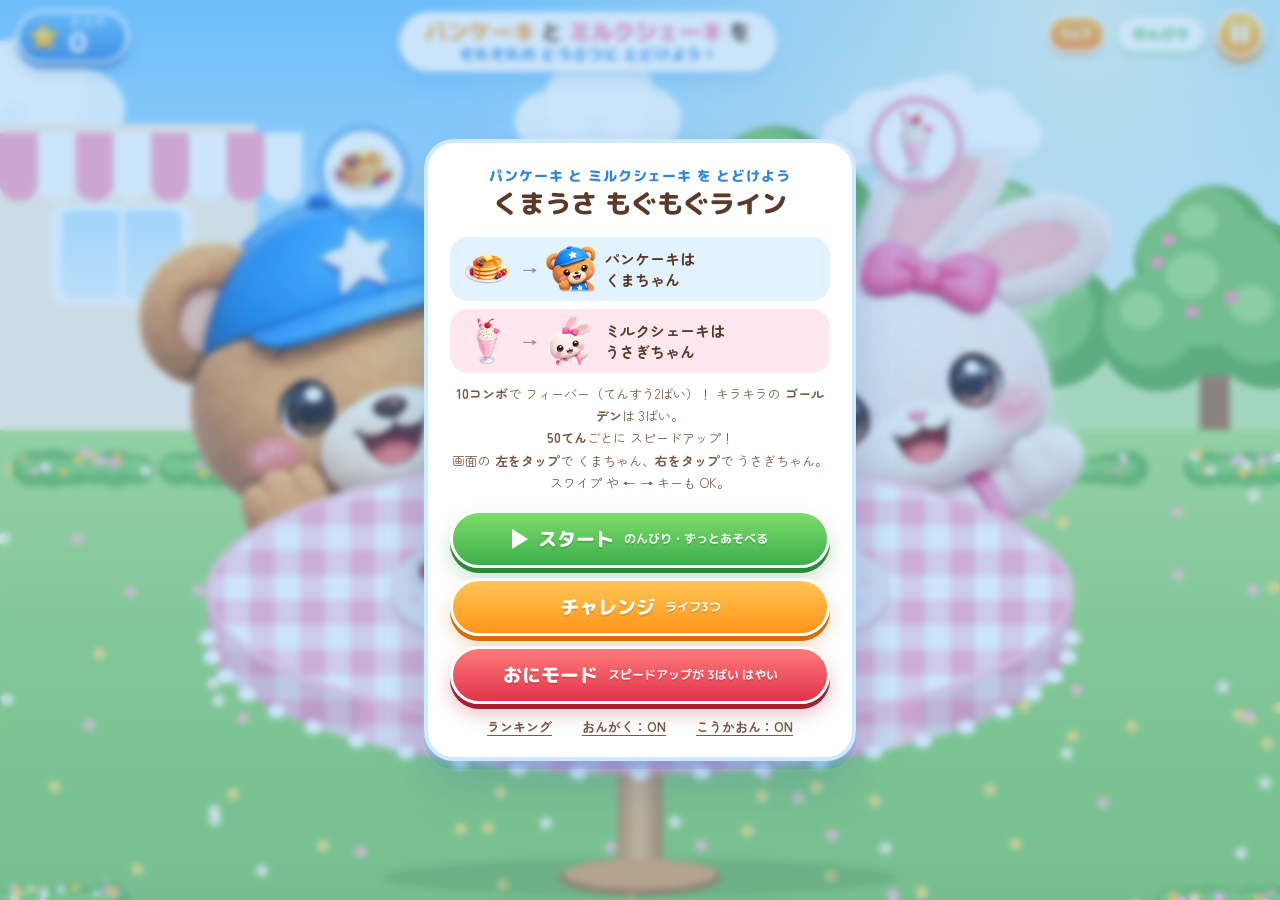
==== commit 1e26fdae: "Let a tap on the food follow the left/right rule A tap anywhere, including on the food itself, now s" ====
--- a/games/kumausa/index.html
+++ b/games/kumausa/index.html
@@ -206,7 +206,7 @@
         <li class="bear"><canvas data-icon="pancake" width="104" height="104"></canvas><span class="arrow">→</span><canvas data-icon="bear" width="104" height="104"></canvas><span>パンケーキは<br><b>くまちゃん</b></span></li>
         <li class="rabbit"><canvas data-icon="shake" width="104" height="104"></canvas><span class="arrow">→</span><canvas data-icon="rabbit" width="104" height="104"></canvas><span>ミルクシェーキは<br><b>うさぎちゃん</b></span></li>
       </ul>
-      <p class="how"><b>10コンボ</b>で フィーバー（てんすう2ばい）！ キラキラの <b>ゴールデン</b>は 3ばい。<br><b>50てん</b>ごとに スピードアップ！<br>たべものを 左右に <b>スワイプ</b>、または 画面の 左／右を <b>タップ</b>。← → キーも OK。</p>
+      <p class="how"><b>10コンボ</b>で フィーバー（てんすう2ばい）！ キラキラの <b>ゴールデン</b>は 3ばい。<br><b>50てん</b>ごとに スピードアップ！<br>画面の <b>左をタップ</b>で くまちゃん、<b>右をタップ</b>で うさぎちゃん。スワイプ や ← → キーも OK。</p>
       <div class="btns">
         <button class="btn green" id="zenBtn" type="button"><span class="tri"></span>スタート <small>のんびり・ずっとあそべる</small></button>
         <button class="btn orange" id="chBtn" type="button">チャレンジ <small>ライフ3つ</small></button>
@@ -883,13 +883,8 @@
     drag = null;
     if (slots[i] !== it) return;
     if (!playing || paused) { it.state = 'return'; return; }
-    if (!moved) {
-      // a plain tap on the food can't tell which way to go, so ask for a swipe instead of guessing
-      it.state = 'return';
-      pops.push({ x: it.x, y: it.y - L.s * .9, text: '← スワイプしてね →', life: 1.1, color: '#2F86E0' });
-      tone(660, 0, .08, 'triangle', .06);
-      return;
-    }
+    // a plain tap follows the same rule as everywhere else: left half -> bear, right half -> rabbit
+    if (!moved) { sendSlot(i, p.x < L.cx ? 'bear' : 'rabbit'); return; }
     const dx = p.x - drag0.sx, flick = Math.abs(dx) > 25 ? (dx < 0 ? 'bear' : 'rabbit') : null;
     const tgt = dropTarget(p) || flick;
     if (tgt) sendSlot(i, tgt); else it.state = 'return';
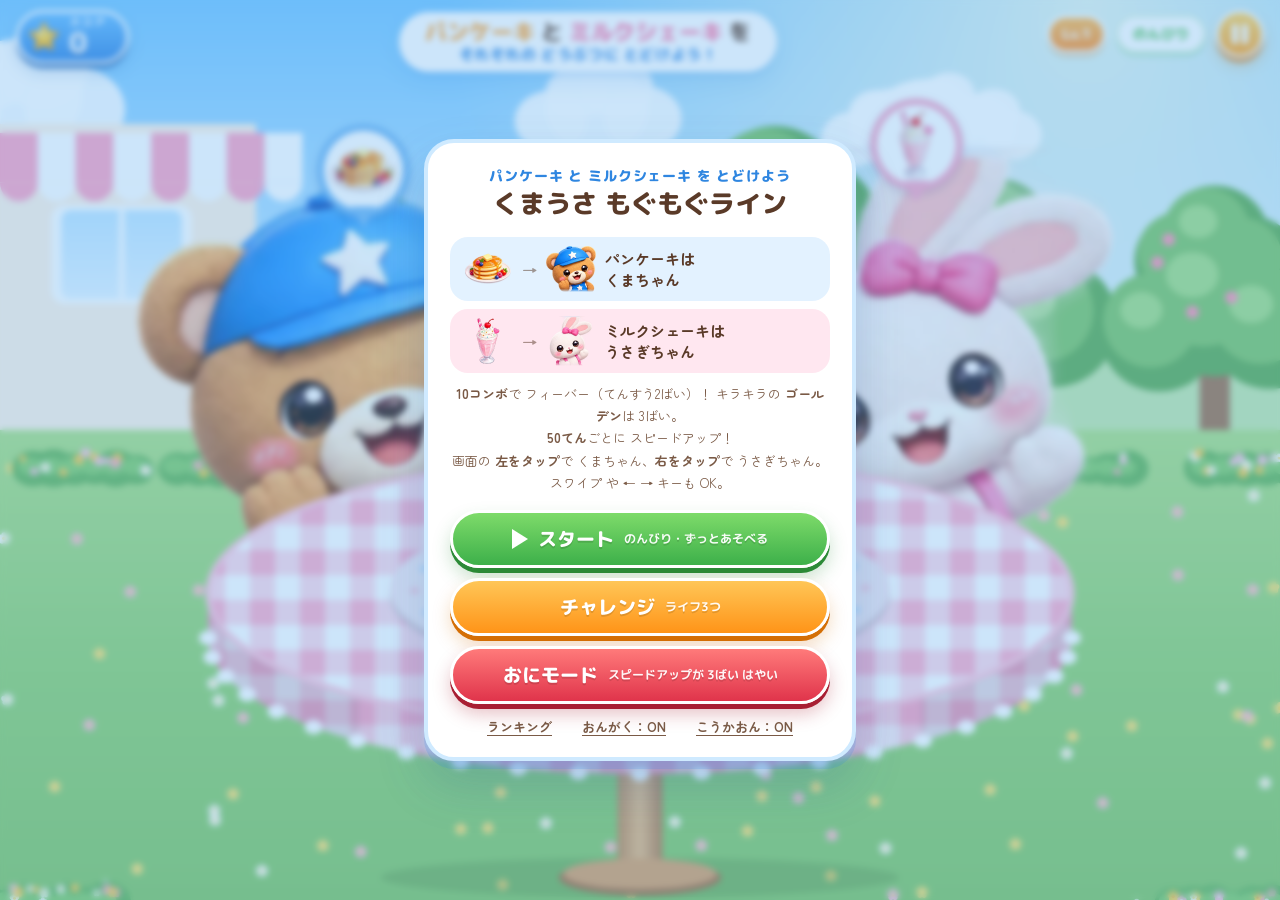
==== commit 586db0f1: "Send short swipes by direction, not by drop zone A short sideways swipe on the food could end inside" ====
--- a/games/kumausa/index.html
+++ b/games/kumausa/index.html
@@ -885,8 +885,10 @@
     if (!playing || paused) { it.state = 'return'; return; }
     // a plain tap follows the same rule as everywhere else: left half -> bear, right half -> rabbit
     if (!moved) { sendSlot(i, p.x < L.cx ? 'bear' : 'rabbit'); return; }
-    const dx = p.x - drag0.sx, flick = Math.abs(dx) > 25 ? (dx < 0 ? 'bear' : 'rabbit') : null;
-    const tgt = dropTarget(p) || flick;
+    // a short sideways flick goes by its direction; only a long drag is matched to where it was dropped
+    const dx = p.x - drag0.sx, dy = p.y - drag0.sy, flick = Math.abs(dx) > 25 ? (dx < 0 ? 'bear' : 'rabbit') : null;
+    const shortFlick = flick && Math.hypot(dx, dy) < Math.min(W, H) * .3;
+    const tgt = shortFlick ? flick : (dropTarget(p) || flick);
     if (tgt) sendSlot(i, tgt); else it.state = 'return';
   });
   cv.addEventListener('pointercancel', e => {
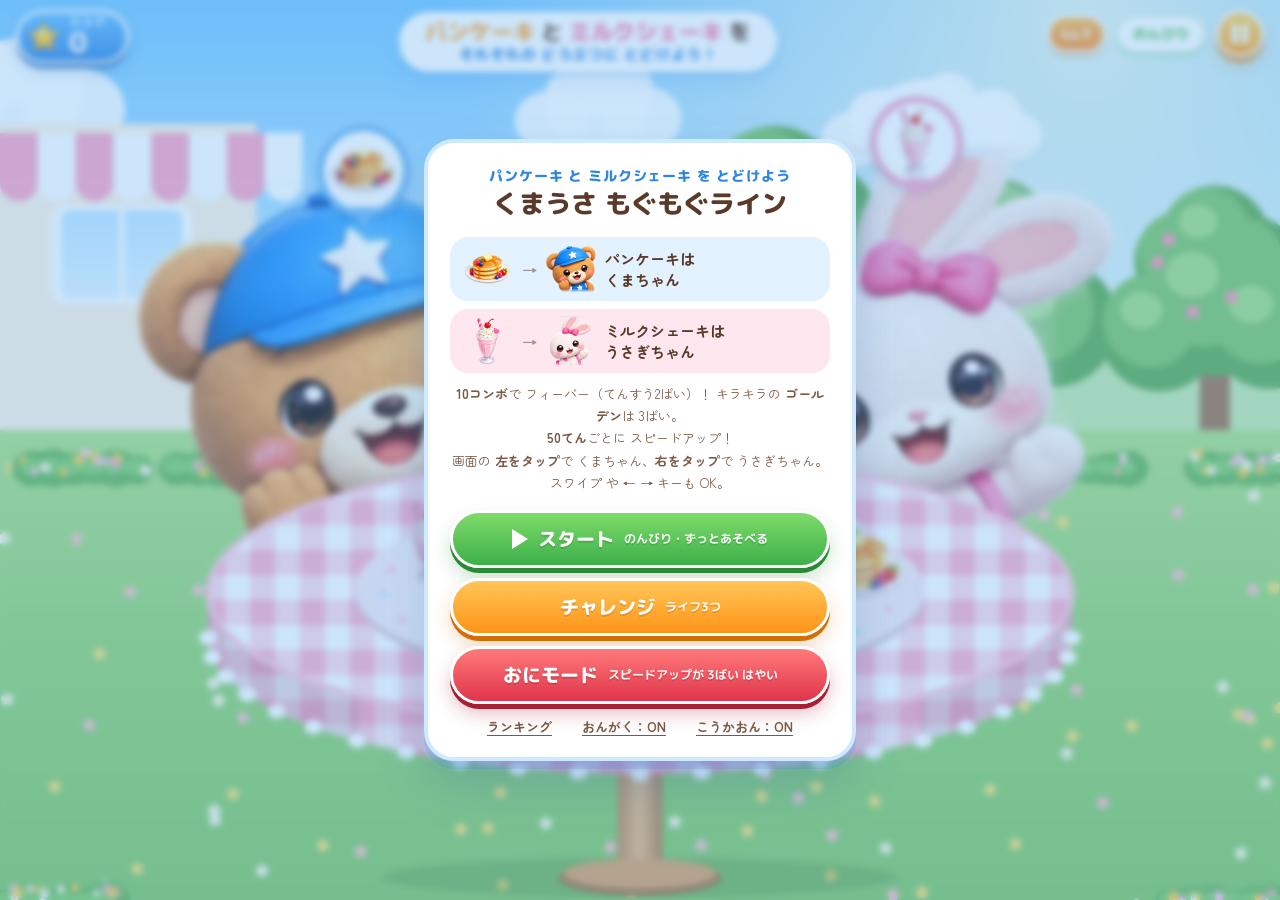
==== commit e54a8cac: "Even food flow, bigger table on phones, wider serving window - Food now arrives evenly: every empty " ====
--- a/games/kumausa/index.html
+++ b/games/kumausa/index.html
@@ -370,7 +370,7 @@
   const FEVER_EVERY = 10, FEVER_TIME = 5;
   let muted = store.get('kumausa-muted', false);
   let bgmOn = store.get('kumausa-bgm', true);
-  let spin = 0, spawnT = 0, lastT = 0, clock = 0, drag = null;
+  let spin = 0, lastT = 0, clock = 0, drag = null;
   const animals = {
     bear:   { kind: 'bear',   food: 'pancake', dir: 1,  mood: 'idle', moodT: 0, hold: null, belly: 0, party: 0, blinkT: 2, bubble: null },
     rabbit: { kind: 'rabbit', food: 'shake',   dir: -1, mood: 'idle', moodT: 0, hold: null, belly: 0, party: 0, blinkT: 3.3, bubble: null }
@@ -390,14 +390,14 @@
     const r = .95 * k;
     const rx = Math.max(2.4 * k, Math.min(W / 2 - 12, 4.8 * k));
     const tableY = hudH + (H - hudH) * .62;
-    const ry = Math.max(.9 * k, Math.min(rx * (W < H ? .55 : .42), H - tableY - 1.9 * k));
+    const ry = Math.max(.9 * k, Math.min(rx * (W < H ? .7 : .42), H - tableY - 1.9 * k));
     // Portrait phones are width-limited, so size the food from the table width instead of k
     // (about 1.6x larger than before on a 390px phone) and widen the turntable ring to fit it.
     const portrait = W < H;
-    const ringR = portrait ? .5 : .42;
-    const s = portrait ? clamp(rx * .44, 28, 100) : clamp(Math.min(.95 * k, rx * .38), 28, 100);
+    const ringR = portrait ? .62 : .5;
+    const s = portrait ? clamp(rx * .4, 28, 100) : clamp(Math.min(.95 * k, rx * .38), 28, 100);
     const ringAvg = Math.sqrt(((rx * ringR) ** 2 + (ry * ringR) ** 2) / 2);
-    const n = clamp(Math.floor(TAU * ringAvg / (s * 1.15)), 5, 10);
+    const n = clamp(Math.floor(TAU * ringAvg / (s * 1.02)), 6, 12);
     // characters sit behind the far side of the table; the table top hides their lower half
     const sprScale = Math.min((W / 2 - 6) / 380, (tableY - hudH - 40) / 400, rx / 345);
     const off = Math.min(rx * .64, W / 2 - 190 * sprScale - 4);
@@ -636,22 +636,24 @@
     return { x: L.cx + Math.cos(a) * L.rx * L.ringR, y: L.tableY - .04 * L.k + Math.sin(a) * L.ry * L.ringR - .3 * sc, sc, d };
   }
   const newItem = () => ({ type: Math.random() < .5 ? 'pancake' : 'shake', gold: playing && Math.random() < (fever > 0 ? .25 : .07), state: 'ring', pop: 0, rot: 0 });
+  // start with the back of the table full and the serving window empty, so nobody misses in the first second
   function prefill() {
-    slots = Array.from({ length: L.n }, () => null);
-    for (let i = 0; i < L.n; i++) if (i % 3 !== 2) slots[i] = Object.assign(newItem(), { pop: 1 });
-  }
-  // The next item to serve, in the order the turntable brings them to the front (right -> front -> left).
-  // An item that has only just slid past the front still counts, so the target never jumps backwards to the left.
+    slots = Array.from({ length: L.n }, (_, i) => progress(slotAngle(i)) <= WIN_SPAN ? null : Object.assign(newItem(), { pop: 1 }));
+  }
+  // Items can be served while they travel the front of the table: from the right edge (0) through the
+  // front (pi/2) to three quarters of the way across (3pi/4, front-left). The target is the item that
+  // has come furthest through that window; if none is inside yet, the next one about to enter.
+  const WIN_START = 0, WIN_END = Math.PI * .75, WIN_SPAN = WIN_END - WIN_START;
+  const progress = a => ((a - WIN_START) % TAU + TAU) % TAU;   // 0..WIN_SPAN while inside the window
   function frontSlot() {
-    const grace = Math.PI / slots.length * .9;
-    let best = -1, bd = 1e9;
+    let best = -1, bp = -1, next = -1, nd = 1e9;
     slots.forEach((it, i) => {
       if (!it || it.state !== 'ring') return;
-      const ahead = ((Math.PI / 2 - slotAngle(i)) % TAU + TAU) % TAU;   // how far it still has to travel to the front
-      const key = (ahead + grace) % TAU;
-      if (key < bd) { bd = key; best = i; }
+      const pr = progress(slotAngle(i));
+      if (pr <= WIN_SPAN) { if (pr > bp) { bp = pr; best = i; } }
+      else if (TAU - pr < nd) { nd = TAU - pr; next = i; }
     });
-    return best;
+    return best >= 0 ? best : next;
   }
   const count = () => slots.filter(Boolean).length;
   // Base speed climbs one level every LEVEL_EVERY points. Each level multiplies the speed by the same
@@ -664,9 +666,9 @@
   const speedMul = () => Math.min(speedCap(), Math.pow(SPEED_STEP, level - 1));
   const spinSpeed = () => {
     const m = speedMul() * (fever > 0 ? 1.5 : 1);
-    return TAU / 11 * (hard() ? m : Math.min(speedCap(), m));
+    // one item reaches the front every 1.4 s at Lv.1 whatever the number of slots
+    return TAU / (1.4 * slots.length) * (hard() ? m : Math.min(speedCap(), m));
   };
-  const spawnEvery = () => (hard() ? 1.4 : 1.6) / speedMul() * (fever > 0 ? .5 : 1);
   function trySpawn() {
     let back = -1, bd = 1e9;
     slots.forEach((it, i) => { const d = adiff(slotAngle(i), -Math.PI / 2); if (d < bd) { bd = d; back = i; } });
@@ -676,7 +678,7 @@
 
   // ---------------- game flow ----------------
   function startGame(m) {
-    mode = m; score = 0; combo = 0; lives = 3; eaten = 0; maxCombo = 0; fever = 0; level = 1; boost = 0; playing = true; paused = false; spawnT = .6;
+    mode = m; score = 0; combo = 0; lives = 3; eaten = 0; maxCombo = 0; fever = 0; level = 1; boost = 0; playing = true; paused = false;
     for (const k in animals) Object.assign(animals[k], { mood: 'idle', moodT: 0, hold: null, belly: 0, party: 0, bubble: null });
     parts = []; pops = []; fx = []; drag = null; prefill();
     $('startOv').hidden = $('overOv').hidden = $('pauseOv').hidden = $('rankOv').hidden = true;
@@ -948,23 +950,20 @@
       if (fever <= 0) { fever = .0001; endFever('フィーバー おしまい'); }
     }
     spin += spinSpeed() * dt;
-    spawnT -= dt;
-    if (spawnT <= 0) {
-      const n = count(), cap = playing ? (mode === 'zen' ? slots.length - 1 : slots.length) : slots.length - 2;
-      if (n < cap) { if (trySpawn()) spawnT = playing ? spawnEvery() : 1.2; }
-      else if (playing && hard()) {
-        // the table is full: the front item tumbles off
-        const f = frontSlot();
-        if (f >= 0) {
-          const q = ringPos(slotAngle(f));
-          fx.push({ type: slots[f].type, gold: slots[f].gold, state: 'reject', x: q.x, y: q.y, sc: q.sc, vx: (Math.random() - .5) * L.k, vy: -L.k * 3, rot: 0, a: 1 });
-          slots[f] = null;
-        }
-        pops.push({ x: L.cx, y: L.tableY - L.ry - L.k * .6, text: 'テーブルがいっぱい！', life: 1.2, color: '#FF5D93' });
-        if (fever > 0) spawnT = spawnEvery();   // bonus time forgives a full table
-        else { combo = 0; sfxNo(); updateHud(); loseLife(); spawnT = spawnEvery(); }
-      }
-    }
+    // every empty slot is refilled as it passes the back, so food always arrives evenly spaced
+    if (count() < slots.length) trySpawn();
+    // in challenge / oni, food that gets past the end of the window falls off the table: a miss
+    if (playing && hard()) slots.forEach((it, i) => {
+      if (!it || it.state !== 'ring') return;
+      const past = ((slotAngle(i) - WIN_END) % TAU + TAU) % TAU;
+      if (past > .5) return;
+      const q = ringPos(slotAngle(i));
+      fx.push({ type: it.type, gold: it.gold, state: 'reject', x: q.x, y: q.y, sc: q.sc, vx: -L.k * 1.2, vy: -L.k * 3, rot: 0, a: 1 });
+      slots[i] = null;
+      pops.push({ x: q.x, y: q.y - L.s, text: 'あっ！', life: 1, color: '#2F86E0' });
+      if (fever > 0) return;   // bonus time forgives a miss
+      combo = 0; sfxNo(); updateHud(); loseLife();
+    });
     slots.forEach((it, i) => {
       if (!it) return;
       it.pop = Math.min(1, it.pop + dt * 4);
@@ -1072,7 +1071,9 @@
       // blinking spotlight under the item
       E(ctx, q.x, gy, .9 * sc, .3 * sc, rad(ctx, q.x, gy, 0, q.x, gy, .9 * sc, [`rgba(255,240,140,${.35 + .45 * blink})`, 'rgba(255,220,80,0)']));
       ctx.save(); ctx.beginPath(); ctx.ellipse(q.x, gy, .62 * sc, .2 * sc, 0, 0, TAU);
-      ctx.lineWidth = Math.max(3, .07 * sc); ctx.strokeStyle = `rgba(255,190,30,${.45 + .55 * blink})`; ctx.stroke();
+      // turns red when the item is about to leave the window in challenge / oni
+      const urgent = hard() && progress(slotAngle(f)) > WIN_SPAN * .7;
+      ctx.lineWidth = Math.max(3, .07 * sc); ctx.strokeStyle = urgent ? `rgba(255,70,90,${.5 + .5 * blink})` : `rgba(255,190,30,${.45 + .55 * blink})`; ctx.stroke();
       ctx.lineWidth = Math.max(1.5, .03 * sc); ctx.strokeStyle = `rgba(255,255,255,${.5 + .5 * blink})`; ctx.stroke(); ctx.restore();
       // white glow behind the food that pulses with the blink
       ctx.save(); ctx.shadowColor = `rgba(255,236,120,${.5 + .5 * blink})`; ctx.shadowBlur = 18 + 14 * blink;
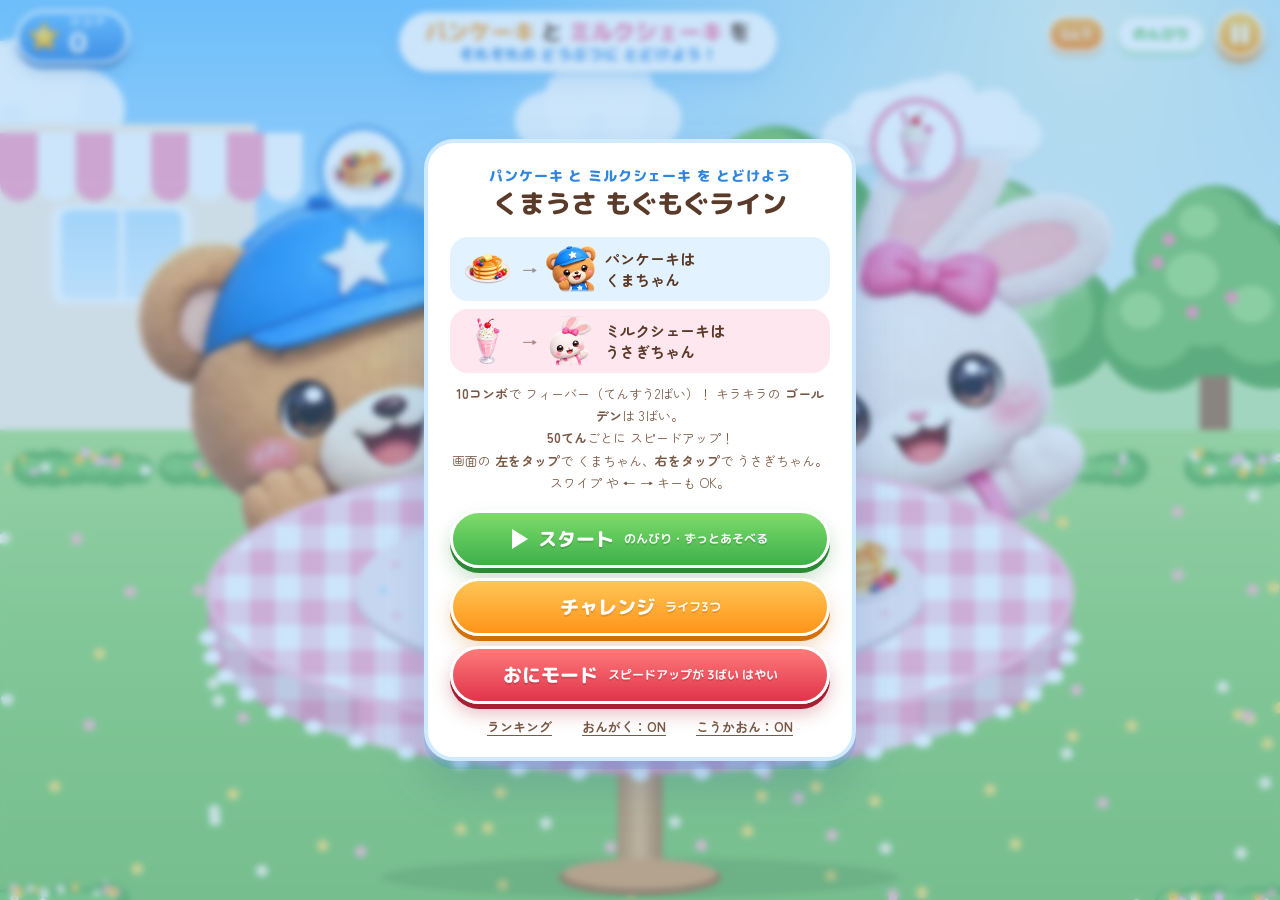
==== commit 81f9989e: "Fix losing a life the moment challenge/oni starts The opening layout only cleared the serving window" ====
--- a/games/kumausa/index.html
+++ b/games/kumausa/index.html
@@ -638,7 +638,8 @@
   const newItem = () => ({ type: Math.random() < .5 ? 'pancake' : 'shake', gold: playing && Math.random() < (fever > 0 ? .25 : .07), state: 'ring', pop: 0, rot: 0 });
   // start with the back of the table full and the serving window empty, so nobody misses in the first second
   function prefill() {
-    slots = Array.from({ length: L.n }, (_, i) => progress(slotAngle(i)) <= WIN_SPAN ? null : Object.assign(newItem(), { pop: 1 }));
+    // also keep clear the stretch just past the window end, where a miss would be counted
+    slots = Array.from({ length: L.n }, (_, i) => progress(slotAngle(i)) <= WIN_SPAN + .6 ? null : Object.assign(newItem(), { pop: 1 }));
   }
   // Items can be served while they travel the front of the table: from the right edge (0) through the
   // front (pi/2) to three quarters of the way across (3pi/4, front-left). The target is the item that
@@ -953,8 +954,9 @@
     // every empty slot is refilled as it passes the back, so food always arrives evenly spaced
     if (count() < slots.length) trySpawn();
     // in challenge / oni, food that gets past the end of the window falls off the table: a miss
+    slots.forEach((it, i) => { if (it && it.state === 'ring' && progress(slotAngle(i)) <= WIN_SPAN) it.seen = true; });
     if (playing && hard()) slots.forEach((it, i) => {
-      if (!it || it.state !== 'ring') return;
+      if (!it || it.state !== 'ring' || !it.seen) return;   // only food that actually went through the window can be missed
       const past = ((slotAngle(i) - WIN_END) % TAU + TAU) % TAU;
       if (past > .5) return;
       const q = ringPos(slotAngle(i));
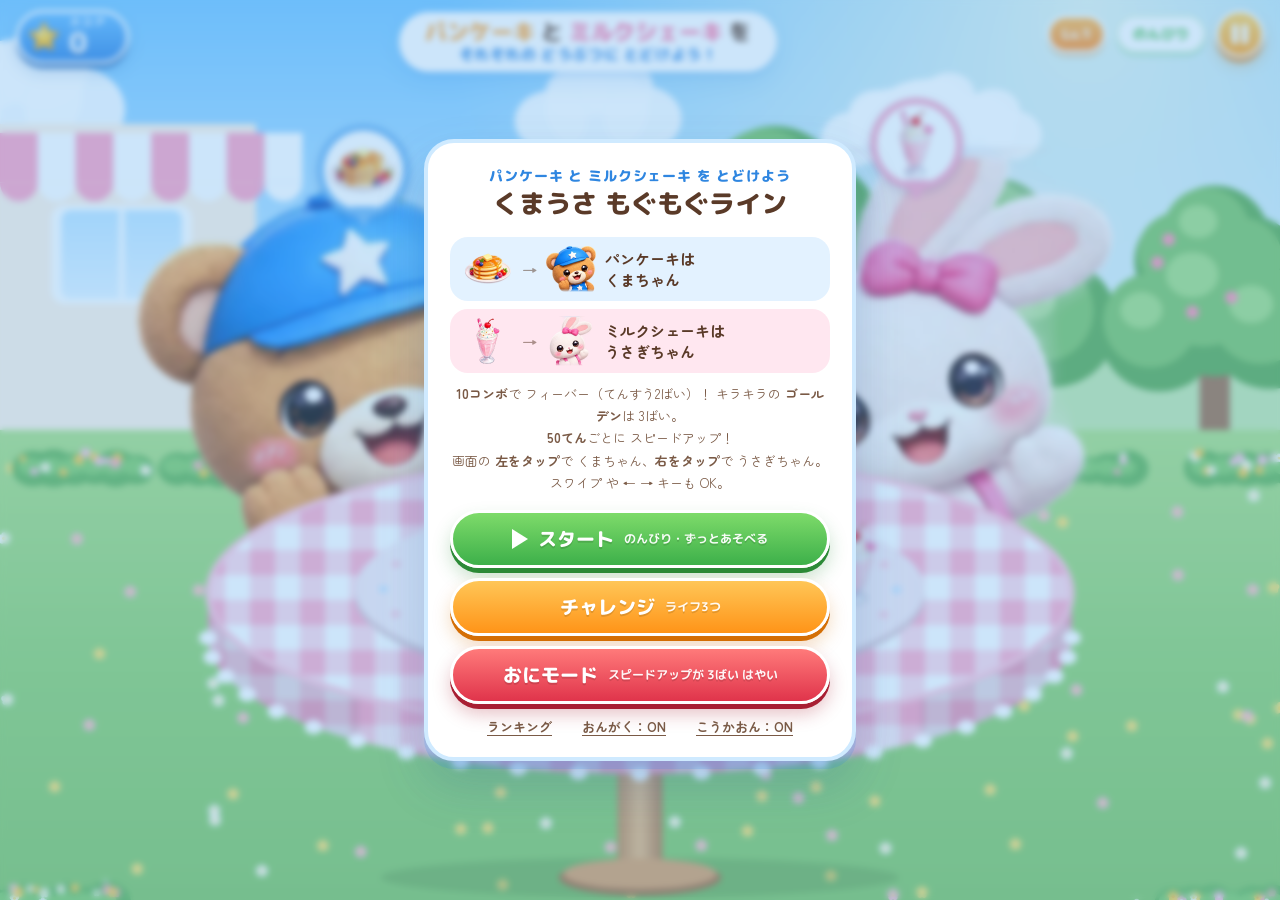
==== commit 5b521ee9: "Stop food being taken from the refill point When nothing was in the serving window, the next item to" ====
--- a/games/kumausa/index.html
+++ b/games/kumausa/index.html
@@ -643,8 +643,9 @@
   }
   // Items can be served while they travel the front of the table: from the right edge (0) through the
   // front (pi/2) to three quarters of the way across (3pi/4, front-left). The target is the item that
-  // has come furthest through that window; if none is inside yet, the next one about to enter.
-  const WIN_START = 0, WIN_END = Math.PI * .75, WIN_SPAN = WIN_END - WIN_START;
+  // has come furthest through that window; if none is inside yet, one that is just about to enter.
+  // Food further back can't be taken: otherwise grabbing it at the refill point let players skip the pace.
+  const WIN_START = 0, WIN_END = Math.PI * .75, WIN_SPAN = WIN_END - WIN_START, WIN_LEAD = Math.PI / 8;
   const progress = a => ((a - WIN_START) % TAU + TAU) % TAU;   // 0..WIN_SPAN while inside the window
   function frontSlot() {
     let best = -1, bp = -1, next = -1, nd = 1e9;
@@ -652,7 +653,7 @@
       if (!it || it.state !== 'ring') return;
       const pr = progress(slotAngle(i));
       if (pr <= WIN_SPAN) { if (pr > bp) { bp = pr; best = i; } }
-      else if (TAU - pr < nd) { nd = TAU - pr; next = i; }
+      else if (TAU - pr < WIN_LEAD && TAU - pr < nd) { nd = TAU - pr; next = i; }
     });
     return best >= 0 ? best : next;
   }
@@ -953,18 +954,18 @@
     spin += spinSpeed() * dt;
     // every empty slot is refilled as it passes the back, so food always arrives evenly spaced
     if (count() < slots.length) trySpawn();
-    // in challenge / oni, food that gets past the end of the window falls off the table: a miss
+    // In challenge / oni, letting food slip past the end of the window breaks the combo (and ends fever).
+    // It costs no life: the food simply goes round again. Lives are only lost by feeding the wrong animal.
     slots.forEach((it, i) => { if (it && it.state === 'ring' && progress(slotAngle(i)) <= WIN_SPAN) it.seen = true; });
     if (playing && hard()) slots.forEach((it, i) => {
-      if (!it || it.state !== 'ring' || !it.seen) return;   // only food that actually went through the window can be missed
+      if (!it || it.state !== 'ring' || !it.seen) return;   // only food that actually went through the window counts
       const past = ((slotAngle(i) - WIN_END) % TAU + TAU) % TAU;
       if (past > .5) return;
+      it.seen = false;   // it can come round and be served next time
+      if (combo === 0 && fever <= 0) return;
       const q = ringPos(slotAngle(i));
-      fx.push({ type: it.type, gold: it.gold, state: 'reject', x: q.x, y: q.y, sc: q.sc, vx: -L.k * 1.2, vy: -L.k * 3, rot: 0, a: 1 });
-      slots[i] = null;
-      pops.push({ x: q.x, y: q.y - L.s, text: 'あっ！', life: 1, color: '#2F86E0' });
-      if (fever > 0) return;   // bonus time forgives a miss
-      combo = 0; sfxNo(); updateHud(); loseLife();
+      pops.push({ x: q.x, y: q.y - L.s, text: 'あっ！ コンボが きれた', life: 1.1, color: '#2F86E0' });
+      combo = 0; endFever('フィーバー おしまい'); tone(330, 0, .15, 'sine', .06); updateHud();
     });
     slots.forEach((it, i) => {
       if (!it) return;
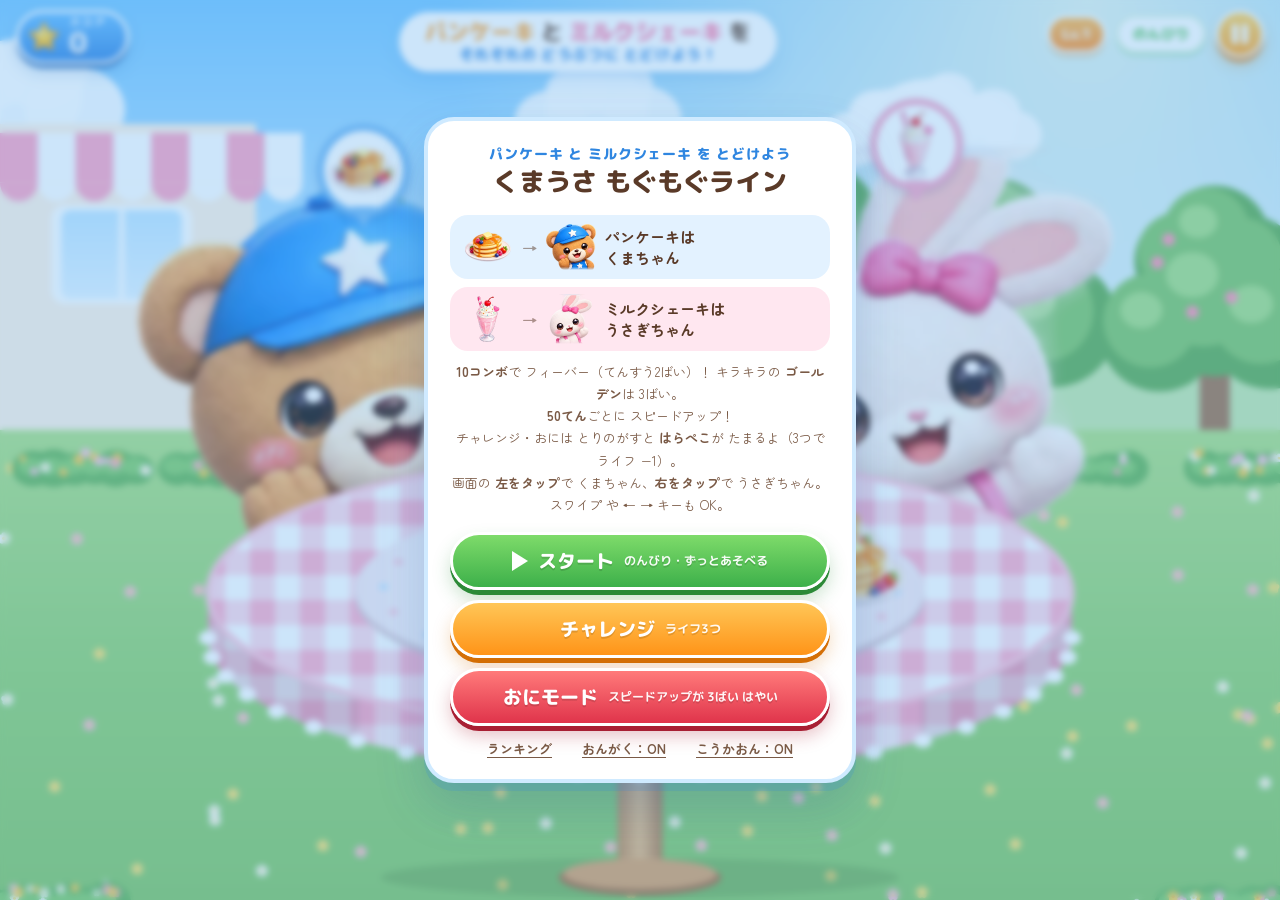
==== commit 786768df: "Add a hunger gauge so waiting out the fast spin costs lives With misses only breaking the combo, pla" ====
--- a/games/kumausa/index.html
+++ b/games/kumausa/index.html
@@ -48,6 +48,16 @@
   box-shadow: 0 3px 0 #D9468A; animation: rainbow 1.2s linear infinite; text-shadow: 0 1px 0 rgba(0, 0, 0, .25);
 }
 .fever-chip i { position: absolute; left: 0; bottom: 0; height: 3px; background: #fff; border-radius: 3px; }
+.hunger-pill {
+  display: flex; align-items: center; gap: 5px; white-space: nowrap; font: 800 12px/1 var(--display); color: #8A5A2B;
+  background: var(--white); border: 2px solid #FFE0B8; border-radius: 999px; padding: 4px 9px; box-shadow: 0 3px 0 rgba(212, 111, 6, .2);
+}
+.hunger-pill i { width: 13px; height: 13px; border-radius: 50%; background: #F1E7DC; box-shadow: inset 0 0 0 2px #E5D3C0; }
+.hunger-pill i.on { background: radial-gradient(circle at 35% 35%, #FFC46B, #FF7A1A); box-shadow: inset 0 0 0 2px #E8650A; }
+.hunger-pill.warn { border-color: #FF8A5B; }
+.hunger-pill.shake { animation: shake .45s; }
+@keyframes shake { 20%, 60% { transform: translateX(-4px); } 40%, 80% { transform: translateX(4px); } }
+@media (prefers-reduced-motion: reduce) { .hunger-pill.shake { animation: none; } }
 @keyframes rainbow { to { background-position: 200% 0; } }
 @media (prefers-reduced-motion: reduce) { .fever-chip { animation: none; } }
 .stats { font: 700 13px var(--body); color: #7A5A46; margin: -8px 0 14px; }
@@ -179,6 +189,7 @@
       </div>
       <div class="combo-chip" id="combo" hidden></div>
       <div class="fever-chip" id="feverChip" hidden>フィーバー ×2<i id="feverBar"></i></div>
+      <div class="hunger-pill" id="hungerPill" hidden aria-label="はらぺこゲージ">はらぺこ<i></i><i></i><i></i></div>
     </div>
     <div class="title-banner" aria-hidden="true">
       <div class="l1"><span class="o">パンケーキ</span> と <span class="p">ミルクシェーキ</span> を</div>
@@ -206,7 +217,7 @@
         <li class="bear"><canvas data-icon="pancake" width="104" height="104"></canvas><span class="arrow">→</span><canvas data-icon="bear" width="104" height="104"></canvas><span>パンケーキは<br><b>くまちゃん</b></span></li>
         <li class="rabbit"><canvas data-icon="shake" width="104" height="104"></canvas><span class="arrow">→</span><canvas data-icon="rabbit" width="104" height="104"></canvas><span>ミルクシェーキは<br><b>うさぎちゃん</b></span></li>
       </ul>
-      <p class="how"><b>10コンボ</b>で フィーバー（てんすう2ばい）！ キラキラの <b>ゴールデン</b>は 3ばい。<br><b>50てん</b>ごとに スピードアップ！<br>画面の <b>左をタップ</b>で くまちゃん、<b>右をタップ</b>で うさぎちゃん。スワイプ や ← → キーも OK。</p>
+      <p class="how"><b>10コンボ</b>で フィーバー（てんすう2ばい）！ キラキラの <b>ゴールデン</b>は 3ばい。<br><b>50てん</b>ごとに スピードアップ！<br>チャレンジ・おには とりのがすと <b>はらぺこ</b>が たまるよ（3つで ライフ −1）。<br>画面の <b>左をタップ</b>で くまちゃん、<b>右をタップ</b>で うさぎちゃん。スワイプ や ← → キーも OK。</p>
       <div class="btns">
         <button class="btn green" id="zenBtn" type="button"><span class="tri"></span>スタート <small>のんびり・ずっとあそべる</small></button>
         <button class="btn orange" id="chBtn" type="button">チャレンジ <small>ライフ3つ</small></button>
@@ -366,7 +377,8 @@
   let W = 0, H = 0, L = {}, dpr = 1;
   let slots = [], fx = [], parts = [], pops = [];
   let mode = 'zen', playing = false, paused = false, score = 0, combo = 0, lives = 3;
-  let eaten = 0, maxCombo = 0, fever = 0, level = 1, boost = 0;   // boost = level-up effect timer   // fever = seconds of bonus time left
+  let eaten = 0, maxCombo = 0, fever = 0, level = 1, boost = 0, hunger = 0;   // hunger = misses waiting to cost a life
+  const HUNGER_MAX = 3;   // boost = level-up effect timer   // fever = seconds of bonus time left
   const FEVER_EVERY = 10, FEVER_TIME = 5;
   let muted = store.get('kumausa-muted', false);
   let bgmOn = store.get('kumausa-bgm', true);
@@ -680,11 +692,11 @@
 
   // ---------------- game flow ----------------
   function startGame(m) {
-    mode = m; score = 0; combo = 0; lives = 3; eaten = 0; maxCombo = 0; fever = 0; level = 1; boost = 0; playing = true; paused = false;
+    mode = m; score = 0; combo = 0; lives = 3; eaten = 0; maxCombo = 0; fever = 0; level = 1; boost = 0; hunger = 0; playing = true; paused = false;
     for (const k in animals) Object.assign(animals[k], { mood: 'idle', moodT: 0, hold: null, belly: 0, party: 0, bubble: null });
     parts = []; pops = []; fx = []; drag = null; prefill();
     $('startOv').hidden = $('overOv').hidden = $('pauseOv').hidden = $('rankOv').hidden = true;
-    $('lives').hidden = !hard(); $('modePill').hidden = hard(); $('lvPill').classList.toggle('oni', mode === 'oni');
+    $('lives').hidden = $('hungerPill').hidden = !hard(); $('modePill').hidden = hard(); $('lvPill').classList.toggle('oni', mode === 'oni');
     updateHud(); banner('がんばろう！');
     audio(); tone(784, 0, .1, 'triangle'); tone(1047, .08, .14, 'triangle');
     bgm.step = 0; bgmStop(); bgmStart();
@@ -772,6 +784,10 @@
     $('feverChip').hidden = !(fever > 0);
     $('lives').innerHTML = [0, 1, 2].map(i => HEART(i < lives)).join('');
     $('lives').setAttribute('aria-label', `ライフ のこり ${lives}`);
+    const hp = $('hungerPill');
+    [...hp.querySelectorAll('i')].forEach((d, i) => d.classList.toggle('on', i < hunger));
+    hp.classList.toggle('warn', hunger >= HUNGER_MAX - 1);
+    hp.setAttribute('aria-label', `はらぺこゲージ ${hunger} / ${HUNGER_MAX}`);
   }
   function renderMute() {
     ['muteBtn1', 'muteBtn2'].forEach(id => { $(id).textContent = muted ? 'こうかおん：OFF' : 'こうかおん：ON'; $(id).setAttribute('aria-pressed', String(!muted)); });
@@ -801,6 +817,7 @@
     const an = animals[it.who];
     if (it.type === an.food) {
       combo++; eaten++; maxCombo = Math.max(maxCombo, combo);
+      if (hunger > 0) hunger--;   // a good serve calms the hunger gauge
       const pts = (it.gold ? 3 : 1) * (fever > 0 ? 2 : 1);
       score += pts;
       if (score > store.get(bestKey(), 0)) store.set(bestKey(), score);
@@ -954,18 +971,26 @@
     spin += spinSpeed() * dt;
     // every empty slot is refilled as it passes the back, so food always arrives evenly spaced
     if (count() < slots.length) trySpawn();
-    // In challenge / oni, letting food slip past the end of the window breaks the combo (and ends fever).
-    // It costs no life: the food simply goes round again. Lives are only lost by feeding the wrong animal.
+    // In challenge / oni, letting food slip past the end of the window breaks the combo (and ends fever)
+    // and fills the hunger gauge by one; a full gauge costs a life. The food itself goes round again.
     slots.forEach((it, i) => { if (it && it.state === 'ring' && progress(slotAngle(i)) <= WIN_SPAN) it.seen = true; });
     if (playing && hard()) slots.forEach((it, i) => {
       if (!it || it.state !== 'ring' || !it.seen) return;   // only food that actually went through the window counts
       const past = ((slotAngle(i) - WIN_END) % TAU + TAU) % TAU;
       if (past > .5) return;
       it.seen = false;   // it can come round and be served next time
-      if (combo === 0 && fever <= 0) return;
-      const q = ringPos(slotAngle(i));
-      pops.push({ x: q.x, y: q.y - L.s, text: 'あっ！ コンボが きれた', life: 1.1, color: '#2F86E0' });
-      combo = 0; endFever('フィーバー おしまい'); tone(330, 0, .15, 'sine', .06); updateHud();
+      const q = ringPos(slotAngle(i)), hadCombo = combo > 0 || fever > 0;
+      combo = 0; endFever('フィーバー おしまい');
+      hunger++;
+      const hp = $('hungerPill'); hp.classList.remove('shake'); void hp.offsetWidth; hp.classList.add('shake');
+      if (hunger >= HUNGER_MAX) {
+        hunger = 0;
+        pops.push({ x: q.x, y: q.y - L.s, text: 'おなか ぺこぺこ！', life: 1.2, color: '#FF5D93' });
+        sfxNo(); updateHud(); loseLife();
+      } else {
+        pops.push({ x: q.x, y: q.y - L.s, text: hadCombo ? 'あっ！ コンボが きれた' : 'はらぺこ +1', life: 1.1, color: '#2F86E0' });
+        tone(330, 0, .15, 'sine', .06); updateHud();
+      }
     });
     slots.forEach((it, i) => {
       if (!it) return;
@@ -1148,14 +1173,14 @@
   function boot(data) {
     makeGoldSprites(); renderMute(); layout(); makeGingham(); prefill(); updateHud(); drawIcons();
     if (data && data.playing) {
-      mode = data.mode || 'zen'; score = data.score || 0; combo = data.combo || 0; lives = data.lives ?? 3; eaten = data.eaten || 0; maxCombo = data.maxCombo || 0; level = data.level || levelOf(score);
-      playing = true; $('startOv').hidden = true; $('lives').hidden = !hard(); $('modePill').hidden = hard(); $('lvPill').classList.toggle('oni', mode === 'oni'); updateHud();
+      mode = data.mode || 'zen'; score = data.score || 0; combo = data.combo || 0; lives = data.lives ?? 3; hunger = data.hunger || 0; eaten = data.eaten || 0; maxCombo = data.maxCombo || 0; level = data.level || levelOf(score);
+      playing = true; $('startOv').hidden = true; $('lives').hidden = $('hungerPill').hidden = !hard(); $('modePill').hidden = hard(); $('lvPill').classList.toggle('oni', mode === 'oni'); updateHud();
     }
     if (document.fonts && document.fonts.ready) document.fonts.ready.then(() => { buildBg(); drawIcons(); });
     addEventListener('resize', () => { layout(); makeGingham(); });
     requestAnimationFrame(t => { lastT = t; frame(t); });
   }
-  window.claude?.hot?.snapshot?.(() => ({ mode, score, combo, lives, playing, eaten, maxCombo, level }));
+  window.claude?.hot?.snapshot?.(() => ({ mode, score, combo, lives, playing, eaten, maxCombo, level, hunger }));
   const bootWhenReady = d => sprReady.then(() => boot(d));
   window.claude?.hot?.ready ? window.claude.hot.ready(bootWhenReady) : bootWhenReady(window.claude?.hot?.data ?? {});
 })();
